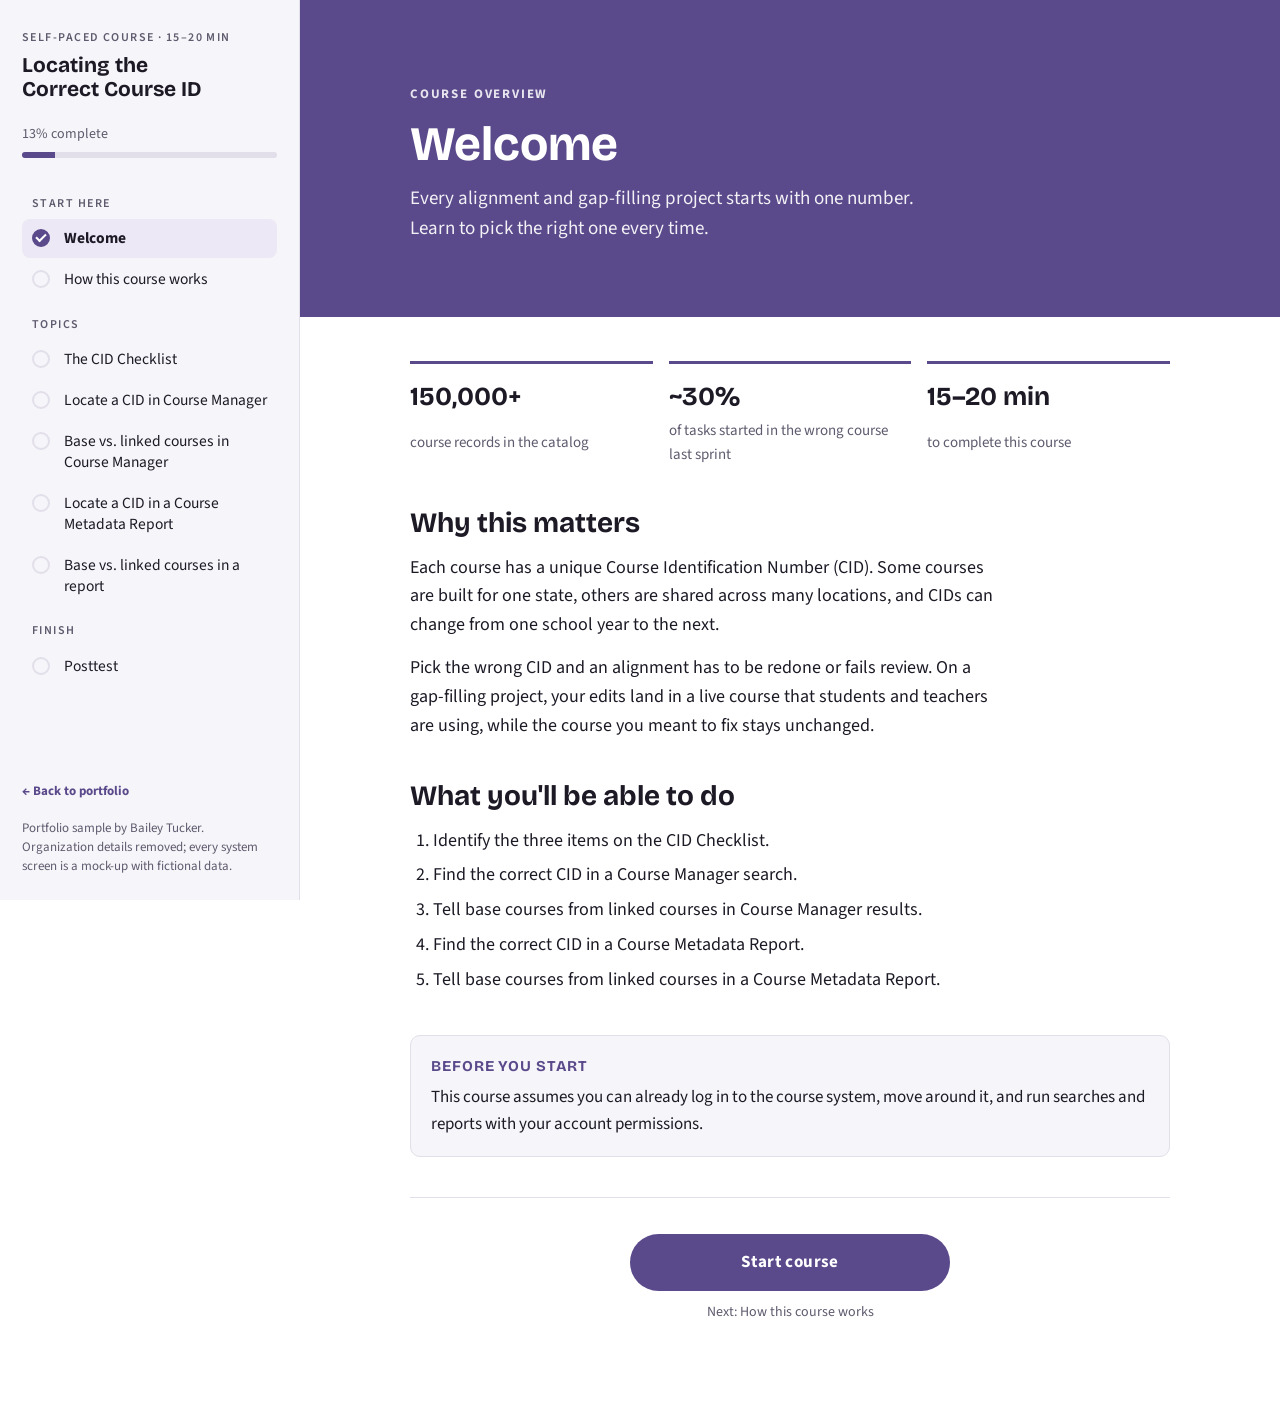
==== course/index.html @ e0392f44 "Add portfolio site, course, and work samples Static site for GitHub Pages: home page, design process" ====
<!doctype html>
<html lang="en">
<head>
<meta charset="utf-8">
<meta name="viewport" content="width=device-width, initial-scale=1, viewport-fit=cover">
<meta name="description" content="A self-paced eLearning course on finding the correct course ID. Instructional design portfolio sample by Bailey Tucker.">
<style>:root{padding-top:env(safe-area-inset-top,0px);padding-bottom:env(safe-area-inset-bottom,0px)}body{margin:0}img{max-width:100%}[hidden]{display:none!important}</style>
<title>Locating the Correct Course ID</title>
<link rel="preconnect" href="https://fonts.googleapis.com">
<link rel="preconnect" href="https://fonts.gstatic.com" crossorigin>
<link rel="stylesheet" href="https://fonts.googleapis.com/css2?family=Bricolage+Grotesque:opsz,wght@12..96,500;12..96,700&family=Source+Sans+3:ital,wght@0,400;0,600;0,700;1,400&family=IBM+Plex+Mono:wght@500&display=swap">
<style>
/* Layout: Rise-style course shell. Fixed lesson sidebar + one centered reading column of stacked blocks; sidebar becomes a slide-over drawer on phones. */
:root{
  --bg:#ffffff; --panel:#f6f5f9; --line:#e2dfea; --fg:#1d1a26; --muted:#5f5a6e;
  --accent:#5b4a8b; --accent-ink:#ffffff; --accent-soft:#ece8f5;
  --good:#1f7a4d; --good-soft:#e5f3ec; --bad:#b3261e; --bad-soft:#fbe9e7;
  --shot:#ffffff;
  --display:"Bricolage Grotesque", "Segoe UI", system-ui, sans-serif;
  --body:"Source Sans 3", "Segoe UI", system-ui, sans-serif;
  --mono:"IBM Plex Mono", ui-monospace, Menlo, Consolas, monospace;
  --side:300px;
}
@media (prefers-color-scheme: dark){:root:not([data-theme="light"]){
  --bg:#16141c; --panel:#1f1c27; --line:#33303f; --fg:#ece9f3; --muted:#a8a2b8;
  --accent:#a998dc; --accent-ink:#16141c; --accent-soft:#2b2640;
  --good:#5cc995; --good-soft:#163126; --bad:#f2867c; --bad-soft:#3a1d1b; --shot:#f4f3f7; color-scheme:dark}}
:root[data-theme="dark"]{
  --bg:#16141c; --panel:#1f1c27; --line:#33303f; --fg:#ece9f3; --muted:#a8a2b8;
  --accent:#a998dc; --accent-ink:#16141c; --accent-soft:#2b2640;
  --good:#5cc995; --good-soft:#163126; --bad:#f2867c; --bad-soft:#3a1d1b; --shot:#f4f3f7; color-scheme:dark}
*{box-sizing:border-box}
html,body{height:100%}
body{background:var(--bg);color:var(--fg);font:400 18px/1.6 var(--body);-webkit-font-smoothing:antialiased}
body::before{content:"";position:fixed;inset:0 0 auto;height:env(safe-area-inset-top,0px);z-index:30;background:var(--bg)}
button{font:inherit;color:inherit;cursor:pointer}
:focus-visible{outline:3px solid var(--accent);outline-offset:2px;border-radius:4px}
h1,h2,h3{font-family:var(--display);text-wrap:balance;line-height:1.15;margin:0}
p{margin:0}
.cid{font-family:var(--mono);font-size:.9em;background:var(--accent-soft);color:var(--fg);padding:.05em .4em;border-radius:4px;white-space:nowrap}

/* shell */
.shell{display:grid;grid-template-columns:var(--side) minmax(0,1fr);min-height:100%}
aside{position:sticky;top:env(safe-area-inset-top,0px);height:100vh;overflow-y:auto;background:var(--panel);border-right:1px solid var(--line);
  padding-block:28px 24px;padding-left:max(22px,env(safe-area-inset-left,0px));padding-right:22px;display:flex;flex-direction:column;gap:22px}
.brand small{display:block;font-size:12px;letter-spacing:.12em;text-transform:uppercase;color:var(--muted);font-weight:600;margin-bottom:6px}
.brand h2{font-size:21px}
.prog{display:grid;gap:6px;font-size:14px;color:var(--muted)}
.bar{height:6px;border-radius:3px;background:var(--line);overflow:hidden}
.bar i{display:block;height:100%;width:0;background:var(--accent);transition:width .4s}
nav ol{list-style:none;margin:0;padding:0;display:grid;gap:2px}
nav button{width:100%;text-align:left;background:none;border:0;padding:9px 10px;border-radius:8px;display:grid;grid-template-columns:22px 1fr;gap:10px;align-items:start;font-size:15.5px;line-height:1.35;color:var(--fg)}
nav button:hover{background:var(--accent-soft)}
nav button[aria-current="true"]{background:var(--accent-soft);font-weight:700}
nav .dot{width:18px;height:18px;margin-top:1px;border-radius:50%;border:2px solid var(--line);display:grid;place-items:center}
nav .done .dot{background:var(--accent);border-color:var(--accent)}
nav .done .dot::after{content:"";width:8px;height:4px;border:2px solid var(--accent-ink);border-top:0;border-right:0;transform:rotate(-45deg) translate(1px,-1px)}
nav .sec{font-size:12px;letter-spacing:.12em;text-transform:uppercase;color:var(--muted);font-weight:600;padding:14px 10px 4px}
.foot{margin-top:auto;font-size:13px;color:var(--muted);line-height:1.45}

main{min-width:0}
.topbar{display:none}
.lhead{background:var(--accent);color:var(--accent-ink);padding-block:56px 48px;padding-left:max(16px,env(safe-area-inset-left,0px));padding-right:max(16px,env(safe-area-inset-right,0px))}
.lhead .in{max-width:760px;margin:0 auto;display:grid;gap:12px}
.lhead small{font-size:13px;letter-spacing:.14em;text-transform:uppercase;font-weight:700;opacity:.85}
.lhead h1{font-size:clamp(32px,4.4vw,48px);font-weight:700}
.lhead p{font-size:19px;opacity:.92;max-width:60ch}
.body{padding-block:44px 80px;padding-left:max(16px,env(safe-area-inset-left,0px));padding-right:max(16px,env(safe-area-inset-right,0px))}
.col{max-width:760px;margin:0 auto;display:grid;gap:40px}
.col > p, .tx p{max-width:66ch}
.tx{display:grid;gap:14px}
.tx h2{font-size:28px}
.tx h3{font-size:21px}
.tx ul,.tx ol{margin:0;padding-left:1.25em;display:grid;gap:6px}
.note{background:var(--panel);border:1px solid var(--line);border-radius:10px;padding:18px 20px;display:grid;gap:6px;font-size:17px}
.note b{font-family:var(--display);font-size:15px;letter-spacing:.06em;text-transform:uppercase;color:var(--accent)}
figure{margin:0;display:grid;gap:8px}
.shot{background:var(--shot);border:1px solid var(--line);border-radius:10px;padding:10px;overflow:hidden}
.shot img{display:block;width:100%;height:auto;border-radius:4px}
figcaption{font-size:14.5px;color:var(--muted)}
.btnrow{display:flex;gap:12px;flex-wrap:wrap;align-items:center}
.btn{background:var(--accent);color:var(--accent-ink);border:0;border-radius:999px;padding:12px 26px;font-weight:700;font-size:16px;letter-spacing:.02em}
.btn:disabled{opacity:.45;cursor:not-allowed}
.btn.ghost{background:transparent;color:var(--accent);border:2px solid var(--accent);padding:10px 22px}
.cont{display:grid;justify-items:center;gap:10px;border-top:1px solid var(--line);padding-top:36px}
.cont .btn{min-width:min(320px,100%);padding:15px 28px;font-size:17px}
.cont small{color:var(--muted);font-size:14px}

/* flashcards */
.cards{display:grid;grid-template-columns:repeat(3,minmax(0,1fr));gap:16px}
.card{perspective:900px;border:0;background:none;padding:0;min-height:220px;text-align:left}
.card .face{position:absolute;inset:0;border-radius:12px;padding:20px;display:grid;align-content:space-between;gap:10px;backface-visibility:hidden;transition:transform .5s}
.card .inner{position:relative;height:100%;min-height:220px}
.card .front{background:var(--accent);color:var(--accent-ink)}
.card .front .n{font-family:var(--display);font-size:44px;line-height:1;opacity:.6}
.card .front h3{font-size:21px}
.card .back{background:var(--panel);border:1px solid var(--line);transform:rotateY(180deg);font-size:16px;line-height:1.5}
.card .hint{font-size:13px;letter-spacing:.08em;text-transform:uppercase;font-weight:700;opacity:.8}
.card.flip .front{transform:rotateY(-180deg)}
.card.flip .back{transform:rotateY(0)}

/* accordion & tabs */
.acc{border-top:1px solid var(--line)}
.acc details{border-bottom:1px solid var(--line)}
.acc summary{list-style:none;cursor:pointer;padding:16px 4px;font-weight:700;display:flex;justify-content:space-between;gap:12px}
.acc summary::-webkit-details-marker{display:none}
.acc summary::after{content:"+";font-family:var(--display);font-size:24px;line-height:1;color:var(--accent)}
.acc details[open] summary::after{content:"\2212"}
.acc .ab{padding:0 4px 18px;display:grid;gap:10px}
.tabs .tl{display:flex;gap:4px;border-bottom:2px solid var(--line);overflow-x:auto}
.tabs .tl button{background:none;border:0;padding:12px 18px;font-weight:700;color:var(--muted);border-bottom:3px solid transparent;margin-bottom:-2px;white-space:nowrap}
.tabs .tl button[aria-selected="true"]{color:var(--accent);border-color:var(--accent)}
.tabs .tp{padding-top:20px;display:grid;gap:14px}

/* process */
.proc{background:var(--panel);border:1px solid var(--line);border-radius:12px;padding:24px;display:grid;gap:18px}
.proc .ptop{display:flex;justify-content:space-between;align-items:center;gap:12px;font-size:14px;color:var(--muted);font-weight:600}
.proc .pips{display:flex;gap:6px}
.proc .pips i{width:26px;height:5px;border-radius:3px;background:var(--line)}
.proc .pips i.on{background:var(--accent)}
.proc h3{font-size:22px}
.proc .pb{display:grid;gap:12px;min-height:120px}
.proc .pnav{display:flex;justify-content:space-between;gap:12px}

/* video */
.video{position:relative;border-radius:12px;overflow:hidden;border:1px solid var(--line);background:var(--shot)}
.video img{display:block;width:100%;max-height:340px;object-fit:cover;object-position:top;filter:blur(1.5px) saturate(.6);opacity:.55}
.video .ov{position:absolute;inset:0;display:grid;place-items:center;padding:16px}
.video .vc{background:rgba(29,26,38,.9);color:#fff;border-radius:12px;padding:18px 22px;display:grid;grid-template-columns:auto 1fr;gap:16px;align-items:center;max-width:460px}
.video .play{width:52px;height:52px;border-radius:50%;background:#fff;display:grid;place-items:center}
.video .play::after{content:"";border-left:16px solid #5b4a8b;border-top:10px solid transparent;border-bottom:10px solid transparent;margin-left:4px}
.video .vc b{font-family:var(--display);font-size:18px;display:block}
.video .vc div span{font-size:14px;opacity:.8;line-height:1.4;display:block}

/* knowledge check */
.kc{border:2px solid var(--accent);border-radius:14px;padding:26px;display:grid;gap:16px}
.kc .eyebrow{font-size:13px;letter-spacing:.12em;text-transform:uppercase;font-weight:700;color:var(--accent)}
.kc .q{font-size:20px;font-weight:600;line-height:1.4}
.opts{display:grid;gap:10px}
.opt{display:grid;grid-template-columns:22px 1fr;gap:12px;align-items:center;text-align:left;background:var(--bg);border:1.5px solid var(--line);border-radius:10px;padding:12px 16px}
.opt:hover{border-color:var(--accent)}
.opt .r{width:20px;height:20px;border-radius:50%;border:2px solid var(--muted)}
.opt[aria-checked="true"]{border-color:var(--accent);background:var(--accent-soft)}
.opt[aria-checked="true"] .r{border:6px solid var(--accent)}
.opt.right{border-color:var(--good);background:var(--good-soft)}
.opt.wrong{border-color:var(--bad);background:var(--bad-soft)}
.opt:disabled{cursor:default}
.fb{border-radius:10px;padding:16px 18px;display:grid;gap:6px}
.fb.ok{background:var(--good-soft);border-left:5px solid var(--good)}
.fb.no{background:var(--bad-soft);border-left:5px solid var(--bad)}
.fb b{font-family:var(--display);font-size:18px}
.ex{display:grid;gap:8px}
.ex > span{font-size:13px;letter-spacing:.1em;text-transform:uppercase;font-weight:700;color:var(--muted)}
.tw{overflow-x:auto;border:1px solid var(--line);border-radius:10px}
table{border-collapse:collapse;width:100%;font-size:15.5px;font-variant-numeric:tabular-nums}
th{background:var(--panel);text-align:left;padding:10px 12px;font-weight:700;white-space:nowrap}
td{padding:9px 12px;border-top:1px solid var(--line)}
td.m{font-family:var(--mono);font-size:14.5px}

/* cover */
.cover .lhead{padding-block:84px 72px}
.facts{display:grid;grid-template-columns:repeat(3,minmax(0,1fr));gap:16px}
.fact{border-top:3px solid var(--accent);padding-top:12px;display:grid;gap:2px}
.fact b{font-family:var(--display);font-size:26px}
.fact span{color:var(--muted);font-size:15px}
.map{list-style:none;margin:0;padding:0;display:grid;gap:10px;counter-reset:m}
.map li{display:grid;grid-template-columns:44px 1fr;gap:14px;align-items:center;padding:12px 14px;border:1px solid var(--line);border-radius:10px}
.map li::before{counter-increment:m;content:counter(m);font-family:var(--display);font-weight:700;font-size:22px;color:var(--accent);text-align:center}

/* quiz */
.qhead{display:flex;justify-content:space-between;align-items:center;gap:12px;color:var(--muted);font-size:14px;font-weight:600}
.score{display:grid;justify-items:center;text-align:center;gap:12px;padding:20px 0}
.ring{width:150px;height:150px;border-radius:50%;display:grid;place-items:center;background:conic-gradient(var(--accent) calc(var(--p)*1%), var(--line) 0)}
.ring b{width:118px;height:118px;border-radius:50%;background:var(--bg);display:grid;place-items:center;font-family:var(--display);font-size:38px}
.objres{width:100%;display:grid;gap:8px;text-align:left}
.objres div{display:flex;justify-content:space-between;gap:12px;border-bottom:1px solid var(--line);padding:8px 2px;font-size:16px}

@media (max-width:860px){
  .shell{grid-template-columns:minmax(0,1fr)}
  aside{position:fixed;inset:0 auto 0 0;width:min(320px,86vw);height:100%;z-index:40;transform:translateX(-102%);transition:transform .25s;box-shadow:0 0 40px rgba(0,0,0,.25);padding-top:calc(24px + env(safe-area-inset-top,0px))}
  body.menu aside{transform:none}
  .scrim{position:fixed;inset:0;background:rgba(0,0,0,.35);z-index:35}
  .topbar{display:flex;align-items:center;justify-content:space-between;gap:12px;position:sticky;top:env(safe-area-inset-top,0px);z-index:20;background:var(--bg);border-bottom:1px solid var(--line);padding-block:10px;padding-left:max(16px,env(safe-area-inset-left,0px));padding-right:max(16px,env(safe-area-inset-right,0px));font-size:15px;font-weight:700}
  .topbar button{background:var(--accent-soft);border:0;border-radius:8px;padding:8px 14px;font-weight:700}
  .cards,.facts{grid-template-columns:minmax(0,1fr)}
  .card,.card .inner{min-height:190px}
  .lhead{padding-block:40px 34px}
  body{font-size:17px}
}
@media (prefers-reduced-motion:reduce){*{transition:none!important}}
</style>

</head>
<body>
<div class="shell">
  <aside id="side" aria-label="Course outline">
    <div class="brand"><small>Self-paced course · 15–20 min</small><h2>Locating the Correct Course ID</h2></div>
    <div class="prog"><span id="progtxt">0% complete</span><div class="bar"><i id="progbar"></i></div></div>
    <nav><ol id="nav"></ol></nav>
    <div class="foot"><a href="../" style="color:var(--accent);font-weight:700;text-decoration:none">&larr; Back to portfolio</a><br><br>Portfolio sample by Bailey Tucker. Organization details removed; every system screen is a mock-up with fictional data.</div>
  </aside>
  <main>
    <div class="topbar"><span id="tbtitle">Locating the Correct Course ID</span><button id="menubtn" aria-controls="side" aria-expanded="false">Lessons</button></div>
    <div id="view"></div>
  </main>
</div>

<script>
const IMG = n => `img/${n}.webp`;
const C = s => `<span class="cid">${s}</span>`;

const LESSONS = [
 {id:'welcome', sec:'Start here', title:'Welcome', kicker:'Course overview',
  sub:'Every alignment and gap-filling project starts with one number. Learn to pick the right one every time.', cover:true, blocks:[
  {t:'facts', items:[['150,000+','course records in the catalog'],['~30%','of tasks started in the wrong course last sprint'],['15–20 min','to complete this course']]},
  {t:'text', html:`<h2>Why this matters</h2><p>Each course has a unique Course Identification Number (CID). Some courses are built for one state, others are shared across many locations, and CIDs can change from one school year to the next.</p><p>Pick the wrong CID and an alignment has to be redone or fails review. On a gap-filling project, your edits land in a live course that students and teachers are using, while the course you meant to fix stays unchanged.</p>`},
  {t:'text', html:`<h2>What you'll be able to do</h2><ol><li>Identify the three items on the CID Checklist.</li><li>Find the correct CID in a Course Manager search.</li><li>Tell base courses from linked courses in Course Manager results.</li><li>Find the correct CID in a Course Metadata Report.</li><li>Tell base courses from linked courses in a Course Metadata Report.</li></ol>`},
  {t:'note', title:'Before you start', html:`This course assumes you can already log in to the course system, move around it, and run searches and reports with your account permissions.`},
 ]},
 {id:'map', sec:'Start here', title:'How this course works', kicker:'Course map',
  sub:'Five short topics. Each one teaches a step, shows it in a demo, then lets you try it.', blocks:[
  {t:'text', html:`<p>The topics build on each other. The checklist comes first because you'll use it in every search. Then you'll practice the same pattern twice: first in the simpler Course Manager, then in the larger Course Metadata Report.</p>`},
  {t:'map', items:['The CID Checklist','Locate a CID in Course Manager','Base vs. linked courses in Course Manager','Locate a CID in a Course Metadata Report','Base vs. linked courses in a Course Metadata Report']},
  {t:'note', title:'Getting around', html:`Use the lesson list to jump to any topic or come back later for a refresher. Each topic ends with a practice question that gives you feedback right away. When you finish all five, take the 10-question posttest.`},
 ]},
 {id:'checklist', sec:'Topics', title:'The CID Checklist', kicker:'Topic 1',
  sub:'Answer three questions before you search. They tell you exactly which record to look for.', blocks:[
  {t:'text', html:`<p>Most wrong-CID mistakes happen before the search starts, when someone types a course name and grabs the first match. The checklist makes you decide what you need first.</p><p><strong>Select each card</strong> to see what to ask and why.</p>`},
  {t:'cards', items:[
    ['1','School year','Is the work for the current school year or an upcoming one? CIDs can change between years, so a correct CID for 22/23 may be wrong for 23/24.'],
    ['2','Content','Where does the course content come from: company-built, vendor, legacy, or new curriculum? This tells you which family of courses to search.'],
    ['3','Base or linked','Does the project need the base course, a linked school copy, or a state-specific base course? Editing the wrong one changes the wrong students’ course.']]},
  {t:'kc', id:'k1', q:'Which list matches the CID Checklist?', opts:['School year, content, and new course','School year, content, and retired course','School year, content, and base or linked course','Imported, content, and base or linked course'], a:2,
   ok:'The checklist covers school year, content source, and whether you need a base or linked course.', no:'Look at the three cards again. One item is about how a course relates to its copies.'},
 ]},
 {id:'cm-locate', sec:'Topics', title:'Locate a CID in Course Manager', kicker:'Topic 2',
  sub:'Set the search up correctly and the right record is easy to spot.', blocks:[
  {t:'text', html:`<p>Course Manager searches the full catalog. Most mistakes come from fields that were changed when they should have been left alone. Step through the search fields below.</p>`},
  {t:'process', steps:[
    ['Search Text','Enter all or part of the course name or display name. It works like any search bar.'],
    ['Curriculum and Subject Area','Leave both set to <strong>Any</strong>. Narrowing them can quietly filter out the course you need if it’s tagged differently than you expect.'],
    ['School Year','Choose the year from your checklist. Select more than one year if you need to compare.'],
    ['Include Linked Courses?','Check this box so linked school copies appear alongside their base courses.'],
    ['Managed At','Always leave this at the organization root. Any other setting searches the wrong catalog.'],
    ['Available At','<strong>Any location</strong> returns every course for the year. <strong>Specific location</strong> narrows to one school. Courses are tagged to schools, not states, so expand the location tree and pick the school.']]},
  {t:'img', src:'cm_form', alt:'Course Manager search form with Math 6, 2022-2023, linked courses included, and Virtual School 07 selected', cap:'A completed Course Manager search (mock-up).'},
  {t:'video', poster:'cm_math6_full', title:'Watch: finding a CID in Course Manager', dur:'2:42'},
  {t:'kc', id:'k2', q:`Using the results below, which CID is correct for the 23/24 American Government course for Nevada?`, ex:{img:'cm_amgov', label:'Course Manager results: American Government, 2023-2024'}, opts:['140998','141123','156743','121311'], mono:true, a:0,
   ok:`${C('140998')} is the 23/24 American Government course tagged to Nevada. ${C('141123')} is the Arkansas version.`, no:'Scan the Name column for the Nevada (NV) version of the course.'},
 ]},
 {id:'cm-base', sec:'Topics', title:'Base vs. linked courses in Course Manager', kicker:'Topic 3',
  sub:'One column tells you whether you’re looking at the original or a copy.', blocks:[
  {t:'text', html:`<p>A <strong>base course</strong> is the original. A <strong>linked course</strong> is a copy made for a specific school that stays connected to its base. Changes to a base course can flow to every linked copy, so knowing which is which matters.</p>`},
  {t:'tabs', items:[
    ['Base courses', `<p>If the <strong>Base Course ID</strong> column is <strong>blank</strong>, the course is a base course.</p>`, 'cm_math6_base', 'Base courses 789, 901, 432, and 678 have no Base Course ID'],
    ['Linked courses', `<p>If the <strong>Base Course ID</strong> column shows a CID, the course is <strong>linked</strong> to that base course.</p>`, 'cm_math6_linked', 'Linked courses 345 and 456 point to base courses 789 and 901']]},
  {t:'video', poster:'cm_amgov', title:'Watch: reading base and linked courses', dur:'0:52'},
  {t:'kc', id:'k3', q:'Using the results below, which CID is the national base course for 23/24 American Government?', ex:{img:'cm_amgov', label:'Course Manager results: American Government, 2023-2024'}, opts:['140627','141123','156743','121311'], mono:true, a:0,
   ok:`${C('140627')} has no Base Course ID, and the school copies of 23/24 American Government all point back to it.`, no:'Find the row whose Base Course ID is blank that the school copies point back to.'},
 ]},
 {id:'cmr-locate', sec:'Topics', title:'Locate a CID in a Course Metadata Report', kicker:'Topic 4',
  sub:'When you need many courses at once, run a report and filter it.', blocks:[
  {t:'text', html:`<p>A Course Metadata Report (CMR) exports course records to a spreadsheet. It’s the faster route when you need to compare many courses or locations.</p>`},
  {t:'acc', items:[
    ['Full report', `<p>Set <strong>Available At</strong> to <strong>Any location</strong> to pull every active course at every location for the years you choose. Use it when you’re not sure where a course is offered.</p>`],
    ['Specific-location report', `<p>Choose <strong>Specific location</strong> and select schools to pull only their courses. Use it when your project covers known schools and you want a smaller file.</p>`]]},
  {t:'process', steps:[
    ['School Year(s)','Check every school year you need.'],
    ['Output Type','Leave as <strong>Generate report in Excel</strong>. The inline option adds rich-text and cost data you don’t need for this task.'],
    ['Managed At','Leave at the organization root. The report won’t run otherwise.'],
    ['Available At','Pick <strong>Any location</strong> or a specific location, as decided above.'],
    ['Generate Report','Select <strong>Generate Report</strong> and open the spreadsheet when it’s ready.']]},
  {t:'img', src:'cmr_form_gen', alt:'Course Metadata Report settings with 2023-2024 selected and Generate Report highlighted', cap:'Course Metadata Report settings (mock-up).'},
  {t:'text', html:`<h3>Filter the spreadsheet</h3><p>Turn on filters in the header row, then narrow by <strong>location</strong>, <strong>school year</strong>, <strong>subject</strong>, and <strong>grade</strong> until only the candidates are left. Check them against your checklist.</p>`},
  {t:'video', poster:'cmr_geo', title:'Watch: running and filtering a report', dur:'1:58'},
  {t:'kc', id:'k4', q:'Using the filtered report below, which CID is correct for the 23/24 Economics course for Colorado?', ex:{table:{head:['Course ID','Name','Base Course ID','Management Description'], rows:[['110998','23/24 Economics (NV)','','Standard C, Standard M, NV'],['117486','23/24 Economics (CO)','','Standard C, Standard M, CO'],['116743','23/24 Economics','','Standard C, Standard M, National'],['121311','23/24 Economics','116743','Standard C, Standard M, School 04']]}, label:'Course Metadata Report extract, filtered to Economics'}, opts:['110998','117486','116743','121311'], mono:true, a:1,
   ok:`${C('117486')} is the 23/24 Economics course tagged to Colorado.`, no:'Look for the Colorado (CO) version in the Name and Management Description columns.'},
 ]},
 {id:'cmr-base', sec:'Topics', title:'Base vs. linked courses in a report', kicker:'Topic 5',
  sub:'The same rule works in the spreadsheet: check the Base Course ID column.', blocks:[
  {t:'text', html:`<ul><li>If the <strong>Base Course ID</strong> cell is <strong>blank</strong>, the course is a base course.</li><li>If it shows a CID, the course is <strong>linked</strong> to that base course.</li></ul>`},
  {t:'img', src:'cmr_tx', alt:'Report rows: 583 and 584 are base courses; 587 and 586 are linked to them; 765 and 894 are base courses; 905 links to 765', cap:`In this extract, ${C('587')} links to ${C('583')}, and ${C('586')} links to ${C('584')} (mock-up).`},
  {t:'video', poster:'cmr_tx', title:'Watch: spotting base and linked courses in a report', dur:'0:43'},
  {t:'kc', id:'k5', q:'Using the report below, which CID is the national base course for 23/24 Geography and Society?', ex:{img:'cmr_geo', label:'Course Metadata Report extract: Geography and Society'}, opts:['121311','141123','156743','149418'], mono:true, a:3,
   ok:`${C('149418')} has a blank Base Course ID, and every school copy of 23/24 Geography and Society points to it.`, no:'Find the Base Course ID that repeats down the school copies, then find the row it points to.'},
 ]},
 {id:'posttest', sec:'Finish', title:'Posttest', kicker:'Check your learning',
  sub:'Ten questions, two for each objective. You’ll see your score and which topics to review.', quiz:true, blocks:[]},
];

const QUIZ = [
 {o:1, q:'Which characteristic is NOT part of the CID Checklist?', opts:['School year','Content','Base or linked course','Retired status'], a:3},
 {o:1, q:'True or false: Course content is one of the characteristics on the CID Checklist.', opts:['True','False'], a:0},
 {o:2, q:'Using Exhibit 1, which CID is correct for the 22/23 Math 6 A course at Virtual School 07?', ex:'cm_math6_full', exl:'Exhibit 1: Course Manager results, Math 6', opts:['345','456','432','678'], a:2, mono:true},
 {o:2, q:'Using Exhibit 3, which CID is correct for the 23/24 American Government course for Arkansas?', ex:'cm_amgov', exl:'Exhibit 3: Course Manager results, American Government', opts:['134567','141123','156743','121311'], a:1, mono:true},
 {o:3, q:'Using Exhibit 1, which two courses are linked courses?', ex:'cm_math6_full', exl:'Exhibit 1: Course Manager results, Math 6', opts:['345 and 456','789 and 432','432 and 678','789 and 901'], a:0, mono:true},
 {o:3, q:'True or false: A course with a CID in the Base Course ID column is a base course.', opts:['True','False'], a:1},
 {o:4, q:'Using Exhibit 4, which CID is correct for the 23/24 Geography and Society course for Utah?', ex:'cmr_geo', exl:'Exhibit 4: Course Metadata Report, Geography and Society', opts:['141140','114504','154672','140347'], a:0, mono:true},
 {o:4, q:'Using Exhibit 2, which CIDs are the 22/23 Texas State History 7 A and B base courses?', ex:'cmr_tx', exl:'Exhibit 2: Course Metadata Report, state history', opts:['905 and 765','587 and 586','905 and 894','583 and 584'], a:3, mono:true},
 {o:5, q:'True or false: If the Base Course ID column is blank, the course is a base course.', opts:['True','False'], a:0},
 {o:5, q:'Using Exhibit 2, which course is NOT a linked course?', ex:'cmr_tx', exl:'Exhibit 2: Course Metadata Report, state history', opts:['905','894','586','587'], a:1, mono:true},
];
const OBJ = {1:'The CID Checklist',2:'Locate a CID in Course Manager',3:'Base vs. linked in Course Manager',4:'Locate a CID in a report',5:'Base vs. linked in a report'};

// ---------- state ----------
let S = {cur:0, seen:{}, kc:{}, quiz:null};
try{ const s = JSON.parse(localStorage.getItem('cidcourse')||'null'); if(s) S = Object.assign(S,s); }catch(e){}
const save = () => { try{ localStorage.setItem('cidcourse', JSON.stringify(S)); }catch(e){} };
const done = i => { const L = LESSONS[i]; if(L.quiz) return !!(S.quiz && S.quiz.finished); const k = L.blocks.filter(b=>b.t==='kc'); return k.length ? k.every(b=>S.kc[b.id]) : !!S.seen[L.id]; };

function renderNav(){
  const nav = document.getElementById('nav'); let html='', sec='';
  LESSONS.forEach((L,i)=>{ if(L.sec!==sec){ sec=L.sec; html+=`<li class="sec">${sec}</li>`; }
    html+=`<li class="${done(i)?'done':''}"><button data-go="${i}" aria-current="${i===S.cur}"><span class="dot"></span><span>${L.title}</span></button></li>`; });
  nav.innerHTML = html;
  const pct = Math.round(LESSONS.filter((_,i)=>done(i)).length / LESSONS.length * 100);
  document.getElementById('progtxt').textContent = `${pct}% complete`;
  document.getElementById('progbar').style.width = pct+'%';
}

const opt = (txt,i,mono) => `<button class="opt" role="radio" aria-checked="false" data-i="${i}"><span class="r"></span><span>${mono?C(txt):txt}</span></button>`;
function exhibit(ex){
  if(!ex) return '';
  if(ex.table) return `<div class="ex"><span>${ex.label}</span><div class="tw"><table><tr>${ex.table.head.map(h=>`<th>${h}</th>`).join('')}</tr>${ex.table.rows.map(r=>`<tr>${r.map((c,j)=>`<td class="${j!==1&&j!==3?'m':''}">${c}</td>`).join('')}</tr>`).join('')}</table></div></div>`;
  return `<div class="ex"><span>${ex.label}</span><div class="shot"><img src="${IMG(ex.img)}" alt="${ex.label} (mock-up with fictional data)" loading="lazy"></div></div>`;
}

function block(b){
  switch(b.t){
   case 'text': return `<div class="tx">${b.html}</div>`;
   case 'note': return `<div class="note"><b>${b.title}</b><div>${b.html}</div></div>`;
   case 'facts': return `<div class="facts">${b.items.map(([n,l])=>`<div class="fact"><b>${n}</b><span>${l}</span></div>`).join('')}</div>`;
   case 'map': return `<ol class="map">${b.items.map(t=>`<li>${t}</li>`).join('')}</ol>`;
   case 'img': return `<figure><div class="shot"><img src="${IMG(b.src)}" alt="${b.alt}" loading="lazy"></div><figcaption>${b.cap}</figcaption></figure>`;
   case 'cards': return `<div class="cards">${b.items.map(([n,h,back])=>`<button class="card" aria-pressed="false"><div class="inner"><div class="face front"><span class="n">${n}</span><h3>${h}</h3><span class="hint">Select to flip</span></div><div class="face back"><p>${back}</p><span class="hint">Select to flip back</span></div></div></button>`).join('')}</div>`;
   case 'acc': return `<div class="acc">${b.items.map(([t,h])=>`<details><summary>${t}</summary><div class="ab">${h}</div></details>`).join('')}</div>`;
   case 'tabs': return `<div class="tabs"><div class="tl" role="tablist">${b.items.map(([t],i)=>`<button role="tab" aria-selected="${i===0}" data-tab="${i}">${t}</button>`).join('')}</div>${b.items.map(([t,h,img,alt],i)=>`<div class="tp" role="tabpanel" ${i?'hidden':''}>${h}<div class="shot"><img src="${IMG(img)}" alt="${alt} (mock-up)" loading="lazy"></div></div>`).join('')}</div>`;
   case 'process': return `<div class="proc" data-step="0" data-steps='${JSON.stringify(b.steps).replace(/'/g,"&#39;")}'></div>`;
   case 'video': return `<div class="video"><img src="${IMG(b.poster)}" alt="" loading="lazy"><div class="ov"><div class="vc"><i class="play" aria-hidden="true"></i><div><b>${b.title} (${b.dur})</b><span>Narrated screencast. The recording was made in a proprietary system, so it's not included in this portfolio version.</span></div></div></div></div>`;
   case 'kc': { const st = S.kc[b.id];
     return `<div class="kc" data-kc="${b.id}"><span class="eyebrow">Knowledge check</span><p class="q">${b.q}</p>${exhibit(b.ex)}<div class="opts" role="radiogroup">${b.opts.map((o,i)=>opt(o,i,b.mono)).join('')}</div><div class="btnrow"><button class="btn" data-submit disabled>Submit</button></div><div class="fbx"></div></div>`; }
  }
  return '';
}

function renderProc(el){
  const steps = JSON.parse(el.dataset.steps), i = +el.dataset.step;
  el.innerHTML = `<div class="ptop"><span>Step ${i+1} of ${steps.length}</span><span class="pips">${steps.map((_,j)=>`<i class="${j<=i?'on':''}"></i>`).join('')}</span></div><div class="pb"><h3>${steps[i][0]}</h3><p>${steps[i][1]}</p></div><div class="pnav"><button class="btn ghost" data-pp ${i===0?'disabled':''}>Back</button><button class="btn" data-pn ${i===steps.length-1?'disabled':''}>Next step</button></div>`;
}

function renderLesson(){
  const L = LESSONS[S.cur], v = document.getElementById('view');
  const next = LESSONS[S.cur+1];
  let html = `<section class="${L.cover?'cover':''}"><header class="lhead"><div class="in"><small>${L.kicker}</small><h1>${L.title}</h1><p>${L.sub}</p></div></header><div class="body"><div class="col">`;
  if(L.quiz) html += `<div id="quiz"></div>`;
  else html += L.blocks.map(block).join('');
  if(!L.quiz) html += `<div class="cont"><button class="btn" data-go="${S.cur+1}">${L.cover?'Start course':'Continue'}</button><small>Next: ${next.title}</small></div>`;
  html += `</div></div></section>`;
  v.innerHTML = html;
  v.querySelectorAll('.proc').forEach(renderProc);
  // restore answered knowledge checks
  L.blocks.filter(b=>b.t==='kc' && S.kc[b.id]).forEach(b=>{ const el=v.querySelector(`[data-kc="${b.id}"]`); grade(el,b,b.a,true); });
  if(L.quiz) renderQuiz();
  if(!L.blocks.some(b=>b.t==='kc') && !L.quiz){ S.seen[L.id]=1; }
  document.getElementById('tbtitle').textContent = L.title;
  save(); renderNav();
}

function grade(el,b,choice,silent){
  const right = choice===b.a; const btns = el.querySelectorAll('.opt');
  btns.forEach((x,i)=>{ x.disabled = right; x.setAttribute('aria-checked', i===choice); x.classList.toggle('right', right && i===b.a); x.classList.toggle('wrong', !right && i===choice); });
  el.querySelector('[data-submit]').disabled = true;
  el.querySelector('[data-submit]').textContent = right ? 'Answered' : 'Submit';
  el.querySelector('.fbx').innerHTML = right ? `<div class="fb ok" role="status"><b>Correct</b><p>${b.ok}</p></div>` : `<div class="fb no" role="status"><b>Not quite. Try again.</b><p>${b.no}</p></div>`;
  if(right && !silent){ S.kc[b.id]=1; save(); renderNav(); }
}

// ---------- quiz ----------
function renderQuiz(){
  const box = document.getElementById('quiz'); const q = S.quiz;
  if(!q){ box.innerHTML = `<div class="tx"><p>You'll answer one question at a time and see feedback after each. Some questions refer to an exhibit shown with the question.</p></div><div class="btnrow"><button class="btn" data-qstart>Start posttest</button></div>`; return; }
  if(q.finished){
    const score = q.ans.filter((a,i)=>a===QUIZ[i].a).length, pct = Math.round(score/QUIZ.length*100);
    const by = Object.keys(OBJ).map(o=>{ const it = QUIZ.map((x,i)=>[x,i]).filter(([x])=>x.o==o); const c = it.filter(([x,i])=>q.ans[i]===x.a).length; return `<div><span>${o}. ${OBJ[o]}</span><b>${c} / ${it.length}</b></div>`; }).join('');
    box.innerHTML = `<div class="score"><div class="ring" style="--p:${pct}"><b>${pct}%</b></div><h2>${pct===100?'Course complete':'Posttest complete'}</h2><p>You answered ${score} of ${QUIZ.length} correctly. ${pct===100?'You met every objective.':'Review the topics below where you missed a question, then retake the test.'}</p><div class="objres">${by}</div><div class="btnrow"><button class="btn ghost" data-qstart>Retake posttest</button></div></div>
      <div class="note"><b>Keep this checklist</b><div>Before every search: <strong>1.</strong> Which school year? <strong>2.</strong> What content source? <strong>3.</strong> Base course or linked course?</div></div>`;
    return;
  }
  const i = q.i, it = QUIZ[i], ans = q.ans[i];
  box.innerHTML = `<div class="kc" data-quiz><div class="qhead"><span>Question ${i+1} of ${QUIZ.length}</span><span>Objective ${it.o}</span></div><p class="q">${it.q}</p>${it.ex?exhibit({img:it.ex,label:it.exl}):''}<div class="opts" role="radiogroup">${it.opts.map((o,j)=>opt(o,j,it.mono)).join('')}</div><div class="btnrow"><button class="btn" data-qsubmit disabled>Submit</button></div><div class="fbx"></div></div>`;
  if(ans!==undefined) showQ(ans);
}
function showQ(choice){
  const q=S.quiz, it=QUIZ[q.i], el=document.querySelector('[data-quiz]'), right = choice===it.a;
  el.querySelectorAll('.opt').forEach((x,j)=>{ x.disabled=true; x.setAttribute('aria-checked', j===choice); x.classList.toggle('right', j===it.a); x.classList.toggle('wrong', !right && j===choice); });
  const last = q.i===QUIZ.length-1;
  el.querySelector('.btnrow').innerHTML = `<button class="btn" data-qnext>${last?'See results':'Next question'}</button>`;
  el.querySelector('.fbx').innerHTML = right ? `<div class="fb ok" role="status"><b>Correct</b></div>` : `<div class="fb no" role="status"><b>Incorrect</b><p>The correct answer is ${it.mono?C(it.opts[it.a]):it.opts[it.a]}. Review Topic ${it.o}.</p></div>`;
}

// ---------- events ----------
document.addEventListener('click', e=>{
  const t = e.target.closest('button, summary'); if(!t) return;
  if(t.dataset.go!==undefined){ S.cur=+t.dataset.go; document.body.classList.remove('menu'); closeMenu(); renderLesson(); window.scrollTo(0,0); try{history.replaceState(null,'','#'+LESSONS[S.cur].id);}catch(_){} return; }
  if(t.classList.contains('card')){ t.classList.toggle('flip'); t.setAttribute('aria-pressed', t.classList.contains('flip')); return; }
  if(t.getAttribute('role')==='tab'){ const w=t.closest('.tabs'); w.querySelectorAll('[role=tab]').forEach((b,i)=>{b.setAttribute('aria-selected', b===t); w.querySelectorAll('[role=tabpanel]')[i].hidden = b!==t;}); return; }
  if(t.dataset.pn!==undefined || t.dataset.pp!==undefined){ const p=t.closest('.proc'); p.dataset.step = +p.dataset.step + (t.dataset.pn!==undefined?1:-1); renderProc(p); return; }
  if(t.classList.contains('opt') && !t.disabled){ const g=t.closest('.kc'); g.querySelectorAll('.opt').forEach(x=>{x.setAttribute('aria-checked', x===t); x.classList.remove('wrong');}); const s=g.querySelector('[data-submit],[data-qsubmit]'); if(s){ s.disabled=false; s.textContent='Submit'; } return; }
  if(t.dataset.submit!==undefined){ const g=t.closest('.kc'), b=LESSONS[S.cur].blocks.find(x=>x.id===g.dataset.kc); const c=[...g.querySelectorAll('.opt')].findIndex(x=>x.getAttribute('aria-checked')==='true'); grade(g,b,c); return; }
  if(t.dataset.qstart!==undefined){ S.quiz={i:0,ans:[],finished:false}; save(); renderQuiz(); renderNav(); return; }
  if(t.dataset.qsubmit!==undefined){ const c=[...document.querySelectorAll('[data-quiz] .opt')].findIndex(x=>x.getAttribute('aria-checked')==='true'); S.quiz.ans[S.quiz.i]=c; save(); showQ(c); return; }
  if(t.dataset.qnext!==undefined){ if(S.quiz.i===QUIZ.length-1) S.quiz.finished=true; else S.quiz.i++; save(); renderQuiz(); renderNav(); document.getElementById('quiz').scrollIntoView({block:'start'}); return; }
});
const menubtn = document.getElementById('menubtn');
let scrim=null;
function closeMenu(){ document.body.classList.remove('menu'); menubtn.setAttribute('aria-expanded','false'); if(scrim){scrim.remove(); scrim=null;} }
menubtn.addEventListener('click',()=>{ if(document.body.classList.contains('menu')) return closeMenu(); document.body.classList.add('menu'); menubtn.setAttribute('aria-expanded','true'); scrim=document.createElement('div'); scrim.className='scrim'; scrim.onclick=closeMenu; document.body.appendChild(scrim); });

const h = (location.hash||'').slice(1); const hi = LESSONS.findIndex(L=>L.id===h); if(hi>=0) S.cur=hi;
if(S.cur>=LESSONS.length) S.cur=0;
renderLesson();
</script>

</body>
</html>
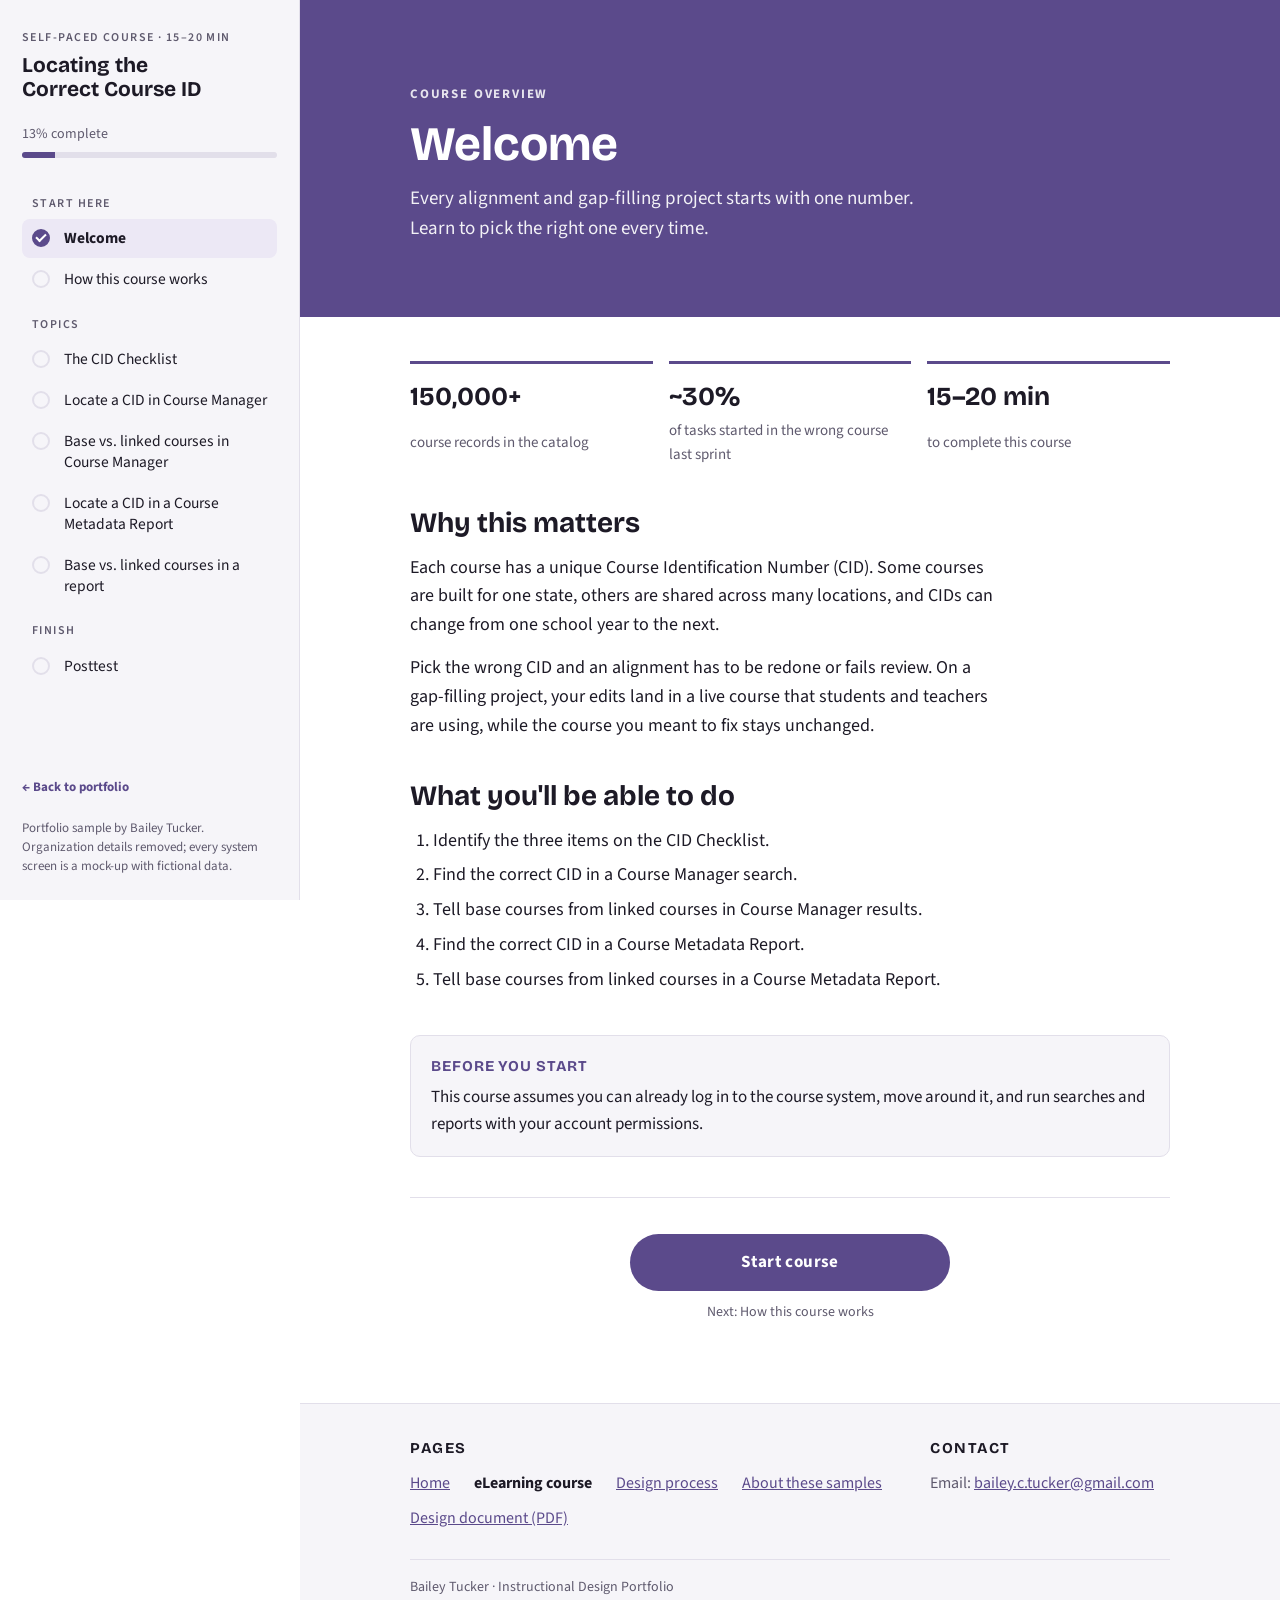
==== commit fb87fcf9: "Make site WCAG 2.2 AA compliant and add footer - Add text versions of every mock-up screen used in q" ====
--- a/course/index.html
+++ b/course/index.html
@@ -51,7 +51,7 @@
 nav ol{list-style:none;margin:0;padding:0;display:grid;gap:2px}
 nav button{width:100%;text-align:left;background:none;border:0;padding:9px 10px;border-radius:8px;display:grid;grid-template-columns:22px 1fr;gap:10px;align-items:start;font-size:15.5px;line-height:1.35;color:var(--fg)}
 nav button:hover{background:var(--accent-soft)}
-nav button[aria-current="true"]{background:var(--accent-soft);font-weight:700}
+nav button[aria-current="page"]{background:var(--accent-soft);font-weight:700}
 nav .dot{width:18px;height:18px;margin-top:1px;border-radius:50%;border:2px solid var(--line);display:grid;place-items:center}
 nav .done .dot{background:var(--accent);border-color:var(--accent)}
 nav .done .dot::after{content:"";width:8px;height:4px;border:2px solid var(--accent-ink);border-top:0;border-right:0;transform:rotate(-45deg) translate(1px,-1px)}
@@ -93,7 +93,9 @@
 .card .inner{position:relative;height:100%;min-height:220px}
 .card .front{background:var(--accent);color:var(--accent-ink)}
 .card .front .n{font-family:var(--display);font-size:44px;line-height:1;opacity:.6}
-.card .front h3{font-size:21px}
+.card .face{text-align:left}
+.card .inner{display:block}
+.card .front .ct{display:block;font-family:var(--display);font-size:21px;font-weight:700;line-height:1.15}
 .card .back{background:var(--panel);border:1px solid var(--line);transform:rotateY(180deg);font-size:16px;line-height:1.5}
 .card .hint{font-size:13px;letter-spacing:.08em;text-transform:uppercase;font-weight:700;opacity:.8}
 .card.flip .front{transform:rotateY(-180deg)}
@@ -118,7 +120,7 @@
 .proc .pips{display:flex;gap:6px}
 .proc .pips i{width:26px;height:5px;border-radius:3px;background:var(--line)}
 .proc .pips i.on{background:var(--accent)}
-.proc h3{font-size:22px}
+.proc .pt{font-family:var(--display);font-size:22px;font-weight:700;line-height:1.15}
 .proc .pb{display:grid;gap:12px;min-height:120px}
 .proc .pnav{display:flex;justify-content:space-between;gap:12px}
 
@@ -187,26 +189,69 @@
   .lhead{padding-block:40px 34px}
   body{font-size:17px}
 }
+/* site footer (matches assets/site.css): pages, then contact */
+.site-foot{border-top:1px solid var(--line);background:var(--panel);color:var(--muted);font-size:16px;padding-left:max(16px,env(safe-area-inset-left,0px));padding-right:max(16px,env(safe-area-inset-right,0px))}
+.foot-in{max-width:760px;margin:0 auto}
+.foot-grid{display:grid;grid-template-columns:minmax(0,2fr) minmax(0,1fr);gap:24px 40px;padding-block:36px 28px}
+.foot-h{font-family:var(--display);font-size:15px;letter-spacing:.1em;text-transform:uppercase;color:var(--fg);margin:0 0 10px}
+.foot-list{list-style:none;margin:0;padding:0;display:flex;flex-wrap:wrap;gap:4px 24px}
+.foot-list a,.foot-contact a{display:inline-block;padding-block:3px;min-height:24px;color:var(--accent)}
+.foot-list a[aria-current="page"]{color:var(--fg);font-weight:700;text-decoration:none}
+.foot-contact{margin:0;overflow-wrap:anywhere}
+.foot-copy{grid-column:1/-1;margin:0;border-top:1px solid var(--line);padding-top:16px;font-size:14px}
+@media (max-width:860px){.foot-grid{grid-template-columns:minmax(0,1fr)}}
+/* accessibility helpers */
+.sr{position:absolute!important;width:1px;height:1px;padding:0;margin:-1px;overflow:hidden;clip:rect(0,0,0,0);white-space:nowrap;border:0}
+.skip{position:absolute;left:12px;top:-100px;z-index:50;background:var(--accent);color:var(--accent-ink);padding:10px 16px;border-radius:8px;font-weight:700;text-decoration:none}
+.skip:focus{top:calc(12px + env(safe-area-inset-top,0px))}
+#view:focus,.lhead h1:focus,.fb:focus,.q:focus,.score h2:focus{outline:none}
+.foot a{display:inline-block;padding:4px 0;min-height:24px}
+.tv{font-size:15.5px}
+.tv summary{cursor:pointer;color:var(--accent);font-weight:700;padding:6px 0;min-height:24px}
+.tv .tw{margin-top:8px}
+.card .face p{margin:0}
+@media (max-width:860px){html{scroll-padding-top:64px}}
+/* Windows Contrast themes (forced colors): background fills are dropped, so give filled controls a visible edge.
+   No effect for anyone not using a Contrast theme. */
+@media (forced-colors: active){
+  .btn,.skip,.topbar button,.card .front{border:2px solid ButtonText}
+  .btn:disabled{border-color:GrayText;color:GrayText}
+  nav button[aria-current="page"]{outline:2px solid Highlight;outline-offset:-2px}
+  .bar{border:1px solid CanvasText}
+  .bar i,.proc .pips i.on{forced-color-adjust:none;background:Highlight}
+  .proc .pips i{border:1px solid CanvasText}
+}
 @media (prefers-reduced-motion:reduce){*{transition:none!important}}
 </style>
 
 </head>
 <body>
+<a class="skip" href="#view">Skip to lesson content</a>
 <div class="shell">
   <aside id="side" aria-label="Course outline">
     <div class="brand"><small>Self-paced course · 15–20 min</small><h2>Locating the Correct Course ID</h2></div>
-    <div class="prog"><span id="progtxt">0% complete</span><div class="bar"><i id="progbar"></i></div></div>
-    <nav><ol id="nav"></ol></nav>
+    <div class="prog"><span id="progtxt">0% complete</span><div class="bar" aria-hidden="true"><i id="progbar"></i></div></div>
+    <nav aria-label="Lessons"><ol id="nav"></ol></nav>
     <div class="foot"><a href="../" style="color:var(--accent);font-weight:700;text-decoration:none">&larr; Back to portfolio</a><br><br>Portfolio sample by Bailey Tucker. Organization details removed; every system screen is a mock-up with fictional data.</div>
   </aside>
   <main>
     <div class="topbar"><span id="tbtitle">Locating the Correct Course ID</span><button id="menubtn" aria-controls="side" aria-expanded="false">Lessons</button></div>
-    <div id="view"></div>
+    <div id="view" tabindex="-1"></div>
+    <footer class="site-foot"><div class="foot-in foot-grid">
+  <nav aria-labelledby="foot-pages"><h2 id="foot-pages" class="foot-h">Pages</h2><ul class="foot-list"><li><a href="../">Home</a></li><li><a href="../course/" aria-current="page">eLearning course</a></li><li><a href="../design-process.html">Design process</a></li><li><a href="../work-samples-note.html">About these samples</a></li><li><a href="../samples/Tucker_ID_Design_Document_Locating_Course_ID.pdf">Design document (PDF)</a></li></ul></nav>
+  <div><h2 class="foot-h">Contact</h2><p class="foot-contact">Email: <a href="mailto:bailey.c.tucker@gmail.com">bailey.c.tucker@gmail.com</a></p></div>
+  <p class="foot-copy">Bailey Tucker · Instructional Design Portfolio</p>
+</div></footer>
   </main>
 </div>
 
 <script>
+let UID=0; const uid=p=>`${p}${++UID}`;
 const IMG = n => `img/${n}.webp`;
+// Text versions of the mock-up screens (same fictional data as the images), so every exhibit can be read without seeing it.
+const EXDATA = {"cm_math6_full": {"h": ["ID", "Name", "Base Course ID", "Management Description"], "r": [["345", "Connected Math 6 A", "789", "Physical, Standard C, Non-Standard M"], ["456", "Connected Math 6 B", "901", "Physical, Standard C, Non-Standard M"], ["789", "Essential Math 6 A", "", "Physical, Standard C, Standard M"], ["901", "Essential Math 6 B", "", "Physical, Standard C, Standard M"], ["432", "Math 6 A", "", "Physical, Standard C, Standard M"], ["678", "Math 6 B", "", "Physical, Standard C, Standard M"]]}, "cm_math6_base": {"h": ["ID", "Name", "Base Course ID", "Management Description"], "r": [["345", "Connected Math 6 A", "789", "Physical, Standard C, Non-Standard M"], ["456", "Connected Math 6 B", "901", "Physical, Standard C, Non-Standard M"], ["789", "Essential Math 6 A", "", "Physical, Standard C, Standard M"], ["901", "Essential Math 6 B", "", "Physical, Standard C, Standard M"], ["432", "Math 6 A", "", "Physical, Standard C, Standard M"], ["678", "Math 6 B", "", "Physical, Standard C, Standard M"]]}, "cm_math6_linked": {"h": ["ID", "Name", "Base Course ID", "Management Description"], "r": [["345", "Connected Math 6 A", "789", "Physical, Standard C, Non-Standard M"], ["456", "Connected Math 6 B", "901", "Physical, Standard C, Non-Standard M"], ["789", "Essential Math 6 A", "", "Physical, Standard C, Standard M"], ["901", "Essential Math 6 B", "", "Physical, Standard C, Standard M"], ["432", "Math 6 A", "", "Physical, Standard C, Standard M"], ["678", "Math 6 B", "", "Physical, Standard C, Standard M"]]}, "cm_amgov": {"h": ["ID", "Name", "Base Course ID", "Management Description"], "r": [["149715", "23/24 Honors American Government B", "", "Standard C, Standard M, National"], ["149725", "23/24 Honors American Government B", "149715", "Standard C, Standard M, School 03"], ["149726", "23/24 Honors American Government B", "149715", "Standard C, Standard M, School 05"], ["140627", "23/24 American Government", "", "Standard C, Standard M, National"], ["149549", "23/24 American Government", "140627", "Standard C, Standard M, School 01"], ["149550", "23/24 American Government", "140627", "Standard C, Standard M, School 02"], ["149551", "23/24 American Government", "140627", "Standard C, Standard M, School 03"], ["149552", "23/24 American Government", "140627", "Standard C, Standard M, School 04"], ["149553", "23/24 American Government", "140627", "Standard C, Standard M, School 05"], ["149554", "23/24 American Government", "140627", "Standard C, Standard M, School 06"], ["149555", "23/24 American Government", "140627", "Standard C, Standard M, School 07"], ["149556", "23/24 American Government", "140627", "Standard C, Standard M, School 08"], ["141123", "23/24 American Government (AR)", "", "Standard C, Standard M, National, AR"], ["140998", "23/24 American Government (NV)", "", "Standard C, Standard M, NV"], ["140995", "23/24 American Government (CA)", "", "Standard C, Standard M, Multiple"], ["140507", "23/24 American Government (FL)", "", "Standard C, Standard M, National"], ["148953", "23/24 American Government (FL)", "140507", "Standard C, Standard M, Coastal"]]}, "cmr_tx": {"h": ["Course ID", "Name", "Display Name", "Base Course ID", "Management Description"], "r": [["583", "22/23 P: Texas State History 7 A", "Texas State History 7 A", "", "Standard C, Standard M, TX"], ["587", "22/23 P: Texas State History 7 A", "Texas State History 7 A", "583", "Standard C, Standard M, School 11"], ["584", "22/23 P: Texas State History 7 B", "Texas State History 7 B", "", "Standard C, Standard M, TX"], ["586", "22/23 P: Texas State History 7 B", "Texas State History 7 B", "584", "Standard C, Standard M, School 11"], ["765", "Alabama State History 4", "Alabama State History 4", "", "Standard C, Standard M, AL"], ["905", "Alabama State History 4", "Alabama State History 4", "765", "Standard C, Standard M, School 02"], ["894", "Arizona State History 3", "Arizona State History", "", "Standard C, Standard M, AZ"]]}, "cmr_geo": {"h": ["Course ID", "Name", "Display Name", "Base Course ID", "Management Description"], "r": [["149445", "Geography and Society", "Geography and Society", "126201", "Standard C, Non-Standard M, National"], ["141140", "23/24 Geography and Society (UT)", "Geography and Society", "", "Standard C, Standard M, National, UT"], ["140244", "23/24 Geography and Society (TX)", "Geography and Society", "", "Standard C, Standard M, National, TX"], ["141132", "23/24 Geography and Society (MN)", "Geography and Society", "", "Standard C, Standard M, National"], ["149146", "23/24 Geography and Society (MN)", "Geography and Society", "141132", "Standard C, Standard M, School 09"], ["140923", "23/24 Geography and Society (AR)", "Geography and Society", "", "Standard C, Standard M, National, AR"], ["149418", "23/24 Geography and Society", "Geography and Society", "", "Standard C, Standard M, National"], ["149419", "23/24 Geography and Society", "Geography and Society", "149418", "Standard C, Standard M, School 01"], ["149420", "23/24 Geography and Society", "Geography and Society", "149418", "Standard C, Standard M, School 02"], ["149421", "23/24 Geography and Society", "Geography and Society", "149418", "Standard C, Standard M, School 03"], ["149422", "23/24 Geography and Society", "Geography and Society", "149418", "Standard C, Standard M, School 04"], ["149423", "23/24 Geography and Society", "Geography and Society", "149418", "Standard C, Standard M, School 05"], ["149424", "23/24 Geography and Society", "Geography and Society", "149418", "Standard C, Standard M, School 06"], ["149425", "23/24 Geography and Society", "Geography and Society", "149418", "Standard C, Standard M, School 07"], ["149426", "23/24 Geography and Society", "Geography and Society", "149418", "Standard C, Standard M, School 08"], ["149427", "23/24 Geography and Society", "Geography and Society", "149418", "Standard C, Standard M, School 09"]]}};
+const tableHTML = (head, rows, label) => `<div class="tw" tabindex="0" role="region" aria-label="${label}"><table><caption class="sr">${label}</caption><tr>${head.map(h=>`<th scope="col">${h}</th>`).join('')}</tr>${rows.map(r=>`<tr>${r.map((c,j)=>`<td class="${/ID/.test(head[j])?'m':''}">${c||'<span class="sr">blank</span>'}</td>`).join('')}</tr>`).join('')}</table></div>`;
+const textVersion = (name, label) => EXDATA[name] ? `<details class="tv"><summary>Text version of this screen</summary>${tableHTML(EXDATA[name].h, EXDATA[name].r, label)}</details>` : '';
 const C = s => `<span class="cid">${s}</span>`;
 
 const LESSONS = [
@@ -236,7 +281,7 @@
  {id:'cm-locate', sec:'Topics', title:'Locate a CID in Course Manager', kicker:'Topic 2',
   sub:'Set the search up correctly and the right record is easy to spot.', blocks:[
   {t:'text', html:`<p>Course Manager searches the full catalog. Most mistakes come from fields that were changed when they should have been left alone. Step through the search fields below.</p>`},
-  {t:'process', steps:[
+  {t:'process', label:'Course Manager search fields, step by step', steps:[
     ['Search Text','Enter all or part of the course name or display name. It works like any search bar.'],
     ['Curriculum and Subject Area','Leave both set to <strong>Any</strong>. Narrowing them can quietly filter out the course you need if it’s tagged differently than you expect.'],
     ['School Year','Choose the year from your checklist. Select more than one year if you need to compare.'],
@@ -264,14 +309,14 @@
   {t:'acc', items:[
     ['Full report', `<p>Set <strong>Available At</strong> to <strong>Any location</strong> to pull every active course at every location for the years you choose. Use it when you’re not sure where a course is offered.</p>`],
     ['Specific-location report', `<p>Choose <strong>Specific location</strong> and select schools to pull only their courses. Use it when your project covers known schools and you want a smaller file.</p>`]]},
-  {t:'process', steps:[
+  {t:'process', label:'Course Metadata Report settings, step by step', steps:[
     ['School Year(s)','Check every school year you need.'],
     ['Output Type','Leave as <strong>Generate report in Excel</strong>. The inline option adds rich-text and cost data you don’t need for this task.'],
     ['Managed At','Leave at the organization root. The report won’t run otherwise.'],
     ['Available At','Pick <strong>Any location</strong> or a specific location, as decided above.'],
     ['Generate Report','Select <strong>Generate Report</strong> and open the spreadsheet when it’s ready.']]},
   {t:'img', src:'cmr_form_gen', alt:'Course Metadata Report settings with 2023-2024 selected and Generate Report highlighted', cap:'Course Metadata Report settings (mock-up).'},
-  {t:'text', html:`<h3>Filter the spreadsheet</h3><p>Turn on filters in the header row, then narrow by <strong>location</strong>, <strong>school year</strong>, <strong>subject</strong>, and <strong>grade</strong> until only the candidates are left. Check them against your checklist.</p>`},
+  {t:'text', html:`<h2>Filter the spreadsheet</h2><p>Turn on filters in the header row, then narrow by <strong>location</strong>, <strong>school year</strong>, <strong>subject</strong>, and <strong>grade</strong> until only the candidates are left. Check them against your checklist.</p>`},
   {t:'video', poster:'cmr_geo', title:'Watch: running and filtering a report', dur:'1:58'},
   {t:'kc', id:'k4', q:'Using the filtered report below, which CID is correct for the 23/24 Economics course for Colorado?', ex:{table:{head:['Course ID','Name','Base Course ID','Management Description'], rows:[['110998','23/24 Economics (NV)','','Standard C, Standard M, NV'],['117486','23/24 Economics (CO)','','Standard C, Standard M, CO'],['116743','23/24 Economics','','Standard C, Standard M, National'],['121311','23/24 Economics','116743','Standard C, Standard M, School 04']]}, label:'Course Metadata Report extract, filtered to Economics'}, opts:['110998','117486','116743','121311'], mono:true, a:1,
    ok:`${C('117486')} is the 23/24 Economics course tagged to Colorado.`, no:'Look for the Colorado (CO) version in the Name and Management Description columns.'},
@@ -311,7 +356,7 @@
 function renderNav(){
   const nav = document.getElementById('nav'); let html='', sec='';
   LESSONS.forEach((L,i)=>{ if(L.sec!==sec){ sec=L.sec; html+=`<li class="sec">${sec}</li>`; }
-    html+=`<li class="${done(i)?'done':''}"><button data-go="${i}" aria-current="${i===S.cur}"><span class="dot"></span><span>${L.title}</span></button></li>`; });
+    html+=`<li class="${done(i)?'done':''}"><button data-go="${i}" ${i===S.cur?'aria-current="page"':''}><span class="dot" aria-hidden="true"></span><span>${done(i)?'<span class="sr">Completed: </span>':''}${L.title}</span></button></li>`; });
   nav.innerHTML = html;
   const pct = Math.round(LESSONS.filter((_,i)=>done(i)).length / LESSONS.length * 100);
   document.getElementById('progtxt').textContent = `${pct}% complete`;
@@ -321,8 +366,8 @@
 const opt = (txt,i,mono) => `<button class="opt" role="radio" aria-checked="false" data-i="${i}"><span class="r"></span><span>${mono?C(txt):txt}</span></button>`;
 function exhibit(ex){
   if(!ex) return '';
-  if(ex.table) return `<div class="ex"><span>${ex.label}</span><div class="tw"><table><tr>${ex.table.head.map(h=>`<th>${h}</th>`).join('')}</tr>${ex.table.rows.map(r=>`<tr>${r.map((c,j)=>`<td class="${j!==1&&j!==3?'m':''}">${c}</td>`).join('')}</tr>`).join('')}</table></div></div>`;
-  return `<div class="ex"><span>${ex.label}</span><div class="shot"><img src="${IMG(ex.img)}" alt="${ex.label} (mock-up with fictional data)" loading="lazy"></div></div>`;
+  if(ex.table) return `<div class="ex"><span>${ex.label}</span>${tableHTML(ex.table.head, ex.table.rows, ex.label)}</div>`;
+  return `<div class="ex"><span>${ex.label}</span><div class="shot"><img src="${IMG(ex.img)}" alt="${ex.label} (mock-up with fictional data). A text version follows." loading="lazy"></div>${textVersion(ex.img, ex.label)}</div>`;
 }
 
 function block(b){
@@ -331,27 +376,28 @@
    case 'note': return `<div class="note"><b>${b.title}</b><div>${b.html}</div></div>`;
    case 'facts': return `<div class="facts">${b.items.map(([n,l])=>`<div class="fact"><b>${n}</b><span>${l}</span></div>`).join('')}</div>`;
    case 'map': return `<ol class="map">${b.items.map(t=>`<li>${t}</li>`).join('')}</ol>`;
-   case 'img': return `<figure><div class="shot"><img src="${IMG(b.src)}" alt="${b.alt}" loading="lazy"></div><figcaption>${b.cap}</figcaption></figure>`;
-   case 'cards': return `<div class="cards">${b.items.map(([n,h,back])=>`<button class="card" aria-pressed="false"><div class="inner"><div class="face front"><span class="n">${n}</span><h3>${h}</h3><span class="hint">Select to flip</span></div><div class="face back"><p>${back}</p><span class="hint">Select to flip back</span></div></div></button>`).join('')}</div>`;
+   case 'img': return `<figure><div class="shot"><img src="${IMG(b.src)}" alt="${b.alt}" loading="lazy"></div><figcaption>${b.cap}</figcaption>${textVersion(b.src, b.alt)}</figure>`;
+   case 'cards': return `<div class="cards">${b.items.map(([n,h,back])=>{ const id=uid('card'); return `<button class="card" aria-pressed="false" aria-labelledby="${id}-t" aria-describedby="${id}-d"><span class="inner"><span class="face front"><span class="n" aria-hidden="true">${n}</span><span class="ct" id="${id}-t">${h}</span><span class="hint" aria-hidden="true">Select to flip</span></span><span class="face back"><span class="bd" id="${id}-d">${back}</span><span class="hint" aria-hidden="true">Select to flip back</span></span></span></button>`; }).join('')}</div>`;
    case 'acc': return `<div class="acc">${b.items.map(([t,h])=>`<details><summary>${t}</summary><div class="ab">${h}</div></details>`).join('')}</div>`;
-   case 'tabs': return `<div class="tabs"><div class="tl" role="tablist">${b.items.map(([t],i)=>`<button role="tab" aria-selected="${i===0}" data-tab="${i}">${t}</button>`).join('')}</div>${b.items.map(([t,h,img,alt],i)=>`<div class="tp" role="tabpanel" ${i?'hidden':''}>${h}<div class="shot"><img src="${IMG(img)}" alt="${alt} (mock-up)" loading="lazy"></div></div>`).join('')}</div>`;
-   case 'process': return `<div class="proc" data-step="0" data-steps='${JSON.stringify(b.steps).replace(/'/g,"&#39;")}'></div>`;
+   case 'tabs': { const id=uid('tabs'); return `<div class="tabs"><div class="tl" role="tablist" aria-label="Base and linked courses">${b.items.map(([t],i)=>`<button role="tab" id="${id}-t${i}" aria-controls="${id}-p${i}" aria-selected="${i===0}" tabindex="${i===0?0:-1}" data-tab="${i}">${t}</button>`).join('')}</div>${b.items.map(([t,h,img,alt],i)=>`<div class="tp" role="tabpanel" id="${id}-p${i}" aria-labelledby="${id}-t${i}" tabindex="0" ${i?'hidden':''}>${h}<div class="shot"><img src="${IMG(img)}" alt="${alt} (mock-up)" loading="lazy"></div>${textVersion(img, alt)}</div>`).join('')}</div>`; }
+   case 'process': return `<div class="proc" role="group" aria-label="${b.label||'Step-by-step walkthrough'}" data-step="0" data-steps='${JSON.stringify(b.steps).replace(/'/g,"&#39;")}'></div>`;
    case 'video': return `<div class="video"><img src="${IMG(b.poster)}" alt="" loading="lazy"><div class="ov"><div class="vc"><i class="play" aria-hidden="true"></i><div><b>${b.title} (${b.dur})</b><span>Narrated screencast. The recording was made in a proprietary system, so it's not included in this portfolio version.</span></div></div></div></div>`;
    case 'kc': { const st = S.kc[b.id];
-     return `<div class="kc" data-kc="${b.id}"><span class="eyebrow">Knowledge check</span><p class="q">${b.q}</p>${exhibit(b.ex)}<div class="opts" role="radiogroup">${b.opts.map((o,i)=>opt(o,i,b.mono)).join('')}</div><div class="btnrow"><button class="btn" data-submit disabled>Submit</button></div><div class="fbx"></div></div>`; }
+     return `<div class="kc" data-kc="${b.id}"><span class="eyebrow">Knowledge check</span><p class="q" id="${b.id}-q">${b.q}</p>${exhibit(b.ex)}<div class="opts" role="radiogroup" aria-labelledby="${b.id}-q">${b.opts.map((o,i)=>opt(o,i,b.mono)).join('')}</div><div class="btnrow"><button class="btn" data-submit disabled>Submit</button></div><div class="fbx" aria-live="polite"></div></div>`; }
   }
   return '';
 }
 
-function renderProc(el){
+function renderProc(el, keepFocus){
   const steps = JSON.parse(el.dataset.steps), i = +el.dataset.step;
-  el.innerHTML = `<div class="ptop"><span>Step ${i+1} of ${steps.length}</span><span class="pips">${steps.map((_,j)=>`<i class="${j<=i?'on':''}"></i>`).join('')}</span></div><div class="pb"><h3>${steps[i][0]}</h3><p>${steps[i][1]}</p></div><div class="pnav"><button class="btn ghost" data-pp ${i===0?'disabled':''}>Back</button><button class="btn" data-pn ${i===steps.length-1?'disabled':''}>Next step</button></div>`;
+  el.innerHTML = `<div class="ptop"><span>Step ${i+1} of ${steps.length}</span><span class="pips" aria-hidden="true">${steps.map((_,j)=>`<i class="${j<=i?'on':''}"></i>`).join('')}</span></div><div class="pb" aria-live="polite"><span class="sr">Step ${i+1} of ${steps.length}: </span><p class="pt">${steps[i][0]}</p><p>${steps[i][1]}</p></div><div class="pnav"><button class="btn ghost" data-pp ${i===0?'disabled':''}>Back</button><button class="btn" data-pn ${i===steps.length-1?'disabled':''}>Next step</button></div>`;
+  if(keepFocus){ const want=el.querySelector(keepFocus); (want && !want.disabled ? want : el.querySelector('[data-pn]:not([disabled]),[data-pp]:not([disabled])')).focus(); }
 }
 
 function renderLesson(){
   const L = LESSONS[S.cur], v = document.getElementById('view');
   const next = LESSONS[S.cur+1];
-  let html = `<section class="${L.cover?'cover':''}"><header class="lhead"><div class="in"><small>${L.kicker}</small><h1>${L.title}</h1><p>${L.sub}</p></div></header><div class="body"><div class="col">`;
+  let html = `<section class="${L.cover?'cover':''}"><header class="lhead"><div class="in"><small>${L.kicker}</small><h1 tabindex="-1">${L.title}</h1><p>${L.sub}</p></div></header><div class="body"><div class="col">`;
   if(L.quiz) html += `<div id="quiz"></div>`;
   else html += L.blocks.map(block).join('');
   if(!L.quiz) html += `<div class="cont"><button class="btn" data-go="${S.cur+1}">${L.cover?'Start course':'Continue'}</button><small>Next: ${next.title}</small></div>`;
@@ -363,6 +409,7 @@
   if(L.quiz) renderQuiz();
   if(!L.blocks.some(b=>b.t==='kc') && !L.quiz){ S.seen[L.id]=1; }
   document.getElementById('tbtitle').textContent = L.title;
+  document.title = L.cover ? 'Locating the Correct Course ID' : `${L.title} | Locating the Correct Course ID`;
   save(); renderNav();
 }
 
@@ -371,50 +418,67 @@
   btns.forEach((x,i)=>{ x.disabled = right; x.setAttribute('aria-checked', i===choice); x.classList.toggle('right', right && i===b.a); x.classList.toggle('wrong', !right && i===choice); });
   el.querySelector('[data-submit]').disabled = true;
   el.querySelector('[data-submit]').textContent = right ? 'Answered' : 'Submit';
-  el.querySelector('.fbx').innerHTML = right ? `<div class="fb ok" role="status"><b>Correct</b><p>${b.ok}</p></div>` : `<div class="fb no" role="status"><b>Not quite. Try again.</b><p>${b.no}</p></div>`;
-  if(right && !silent){ S.kc[b.id]=1; save(); renderNav(); }
+  el.querySelector('.fbx').innerHTML = right ? `<div class="fb ok"><b>Correct</b><p>${b.ok}</p></div>` : `<div class="fb no"><b>Not quite. Try again.</b><p>${b.no}</p></div>`;
+  if(right && !silent){ S.kc[b.id]=1; save(); renderNav(); const f=el.querySelector('.fb'); f.tabIndex=-1; f.focus({preventScroll:false}); }
 }
 
 // ---------- quiz ----------
+let focusQuiz=false;
 function renderQuiz(){
   const box = document.getElementById('quiz'); const q = S.quiz;
   if(!q){ box.innerHTML = `<div class="tx"><p>You'll answer one question at a time and see feedback after each. Some questions refer to an exhibit shown with the question.</p></div><div class="btnrow"><button class="btn" data-qstart>Start posttest</button></div>`; return; }
   if(q.finished){
     const score = q.ans.filter((a,i)=>a===QUIZ[i].a).length, pct = Math.round(score/QUIZ.length*100);
     const by = Object.keys(OBJ).map(o=>{ const it = QUIZ.map((x,i)=>[x,i]).filter(([x])=>x.o==o); const c = it.filter(([x,i])=>q.ans[i]===x.a).length; return `<div><span>${o}. ${OBJ[o]}</span><b>${c} / ${it.length}</b></div>`; }).join('');
-    box.innerHTML = `<div class="score"><div class="ring" style="--p:${pct}"><b>${pct}%</b></div><h2>${pct===100?'Course complete':'Posttest complete'}</h2><p>You answered ${score} of ${QUIZ.length} correctly. ${pct===100?'You met every objective.':'Review the topics below where you missed a question, then retake the test.'}</p><div class="objres">${by}</div><div class="btnrow"><button class="btn ghost" data-qstart>Retake posttest</button></div></div>
+    box.innerHTML = `<div class="score"><div class="ring" style="--p:${pct}"><b>${pct}%</b></div><h2 tabindex="-1">${pct===100?'Course complete':'Posttest complete'}</h2><p>You answered ${score} of ${QUIZ.length} correctly. ${pct===100?'You met every objective.':'Review the topics below where you missed a question, then retake the test.'}</p><div class="objres">${by}</div><div class="btnrow"><button class="btn ghost" data-qstart>Retake posttest</button></div></div>
       <div class="note"><b>Keep this checklist</b><div>Before every search: <strong>1.</strong> Which school year? <strong>2.</strong> What content source? <strong>3.</strong> Base course or linked course?</div></div>`;
+    if(focusQuiz){ box.querySelector('h2').focus(); focusQuiz=false; }
     return;
   }
   const i = q.i, it = QUIZ[i], ans = q.ans[i];
-  box.innerHTML = `<div class="kc" data-quiz><div class="qhead"><span>Question ${i+1} of ${QUIZ.length}</span><span>Objective ${it.o}</span></div><p class="q">${it.q}</p>${it.ex?exhibit({img:it.ex,label:it.exl}):''}<div class="opts" role="radiogroup">${it.opts.map((o,j)=>opt(o,j,it.mono)).join('')}</div><div class="btnrow"><button class="btn" data-qsubmit disabled>Submit</button></div><div class="fbx"></div></div>`;
+  box.innerHTML = `<div class="kc" data-quiz><div class="qhead"><span>Question ${i+1} of ${QUIZ.length}</span><span>Objective ${it.o}</span></div><p class="q" id="quiz-q">${it.q}</p>${it.ex?exhibit({img:it.ex,label:it.exl}):''}<div class="opts" role="radiogroup" aria-labelledby="quiz-q">${it.opts.map((o,j)=>opt(o,j,it.mono)).join('')}</div><div class="btnrow"><button class="btn" data-qsubmit disabled>Submit</button></div><div class="fbx" aria-live="polite"></div></div>`;
   if(ans!==undefined) showQ(ans);
+  const qp=box.querySelector('.q'); qp.tabIndex=-1; if(focusQuiz){ qp.focus(); focusQuiz=false; }
 }
 function showQ(choice){
   const q=S.quiz, it=QUIZ[q.i], el=document.querySelector('[data-quiz]'), right = choice===it.a;
   el.querySelectorAll('.opt').forEach((x,j)=>{ x.disabled=true; x.setAttribute('aria-checked', j===choice); x.classList.toggle('right', j===it.a); x.classList.toggle('wrong', !right && j===choice); });
   const last = q.i===QUIZ.length-1;
   el.querySelector('.btnrow').innerHTML = `<button class="btn" data-qnext>${last?'See results':'Next question'}</button>`;
-  el.querySelector('.fbx').innerHTML = right ? `<div class="fb ok" role="status"><b>Correct</b></div>` : `<div class="fb no" role="status"><b>Incorrect</b><p>The correct answer is ${it.mono?C(it.opts[it.a]):it.opts[it.a]}. Review Topic ${it.o}.</p></div>`;
+  if(document.activeElement===document.body || !el.contains(document.activeElement)) el.querySelector('[data-qnext]').focus();
+  el.querySelector('.fbx').innerHTML = right ? `<div class="fb ok"><b>Correct</b></div>` : `<div class="fb no"><b>Incorrect</b><p>The correct answer is ${it.mono?C(it.opts[it.a]):it.opts[it.a]}. Review Topic ${it.o}.</p></div>`;
 }
 
 // ---------- events ----------
 document.addEventListener('click', e=>{
   const t = e.target.closest('button, summary'); if(!t) return;
-  if(t.dataset.go!==undefined){ S.cur=+t.dataset.go; document.body.classList.remove('menu'); closeMenu(); renderLesson(); window.scrollTo(0,0); try{history.replaceState(null,'','#'+LESSONS[S.cur].id);}catch(_){} return; }
+  if(t.dataset.go!==undefined){ S.cur=+t.dataset.go; document.body.classList.remove('menu'); closeMenu(); renderLesson(); window.scrollTo(0,0); document.querySelector('.lhead h1').focus({preventScroll:true}); try{history.replaceState(null,'','#'+LESSONS[S.cur].id);}catch(_){} return; }
   if(t.classList.contains('card')){ t.classList.toggle('flip'); t.setAttribute('aria-pressed', t.classList.contains('flip')); return; }
-  if(t.getAttribute('role')==='tab'){ const w=t.closest('.tabs'); w.querySelectorAll('[role=tab]').forEach((b,i)=>{b.setAttribute('aria-selected', b===t); w.querySelectorAll('[role=tabpanel]')[i].hidden = b!==t;}); return; }
-  if(t.dataset.pn!==undefined || t.dataset.pp!==undefined){ const p=t.closest('.proc'); p.dataset.step = +p.dataset.step + (t.dataset.pn!==undefined?1:-1); renderProc(p); return; }
+  if(t.getAttribute('role')==='tab'){ const w=t.closest('.tabs'); w.querySelectorAll('[role=tab]').forEach((b,i)=>{b.setAttribute('aria-selected', b===t); b.tabIndex = b===t?0:-1; w.querySelectorAll('[role=tabpanel]')[i].hidden = b!==t;}); return; }
+  if(t.dataset.pn!==undefined || t.dataset.pp!==undefined){ const p=t.closest('.proc'); const fwd=t.dataset.pn!==undefined; p.dataset.step = +p.dataset.step + (fwd?1:-1); renderProc(p, fwd?'[data-pn]':'[data-pp]'); return; }
   if(t.classList.contains('opt') && !t.disabled){ const g=t.closest('.kc'); g.querySelectorAll('.opt').forEach(x=>{x.setAttribute('aria-checked', x===t); x.classList.remove('wrong');}); const s=g.querySelector('[data-submit],[data-qsubmit]'); if(s){ s.disabled=false; s.textContent='Submit'; } return; }
   if(t.dataset.submit!==undefined){ const g=t.closest('.kc'), b=LESSONS[S.cur].blocks.find(x=>x.id===g.dataset.kc); const c=[...g.querySelectorAll('.opt')].findIndex(x=>x.getAttribute('aria-checked')==='true'); grade(g,b,c); return; }
-  if(t.dataset.qstart!==undefined){ S.quiz={i:0,ans:[],finished:false}; save(); renderQuiz(); renderNav(); return; }
+  if(t.dataset.qstart!==undefined){ S.quiz={i:0,ans:[],finished:false}; save(); focusQuiz=true; renderQuiz(); renderNav(); return; }
   if(t.dataset.qsubmit!==undefined){ const c=[...document.querySelectorAll('[data-quiz] .opt')].findIndex(x=>x.getAttribute('aria-checked')==='true'); S.quiz.ans[S.quiz.i]=c; save(); showQ(c); return; }
-  if(t.dataset.qnext!==undefined){ if(S.quiz.i===QUIZ.length-1) S.quiz.finished=true; else S.quiz.i++; save(); renderQuiz(); renderNav(); document.getElementById('quiz').scrollIntoView({block:'start'}); return; }
+  if(t.dataset.qnext!==undefined){ if(S.quiz.i===QUIZ.length-1) S.quiz.finished=true; else S.quiz.i++; save(); focusQuiz=true; renderQuiz(); renderNav(); document.getElementById('quiz').scrollIntoView({block:'start'}); return; }
+});
+document.addEventListener('keydown', e=>{
+  const k=e.key; if(!['ArrowDown','ArrowUp','ArrowLeft','ArrowRight','Home','End'].includes(k)) return;
+  const t=e.target, grp=t.closest('[role=radiogroup],[role=tablist]'); if(!grp) return;
+  const items=[...grp.querySelectorAll(t.getAttribute('role')==='tab'?'[role=tab]':'.opt')].filter(x=>!x.disabled); if(!items.length) return;
+  let i=items.indexOf(t); if(i<0) return;
+  i = k==='Home'?0 : k==='End'?items.length-1 : (k==='ArrowDown'||k==='ArrowRight') ? (i+1)%items.length : (i-1+items.length)%items.length;
+  e.preventDefault(); items[i].focus(); items[i].click();
 });
 const menubtn = document.getElementById('menubtn');
 let scrim=null;
-function closeMenu(){ document.body.classList.remove('menu'); menubtn.setAttribute('aria-expanded','false'); if(scrim){scrim.remove(); scrim=null;} }
-menubtn.addEventListener('click',()=>{ if(document.body.classList.contains('menu')) return closeMenu(); document.body.classList.add('menu'); menubtn.setAttribute('aria-expanded','true'); scrim=document.createElement('div'); scrim.className='scrim'; scrim.onclick=closeMenu; document.body.appendChild(scrim); });
+const side = document.getElementById('side'), mainEl = document.querySelector('main'), mq = matchMedia('(max-width:860px)');
+function syncDrawer(){ const open = document.body.classList.contains('menu'); side.inert = mq.matches && !open; document.getElementById('view').inert = mq.matches && open; document.querySelector('.site-foot').inert = mq.matches && open; }
+mq.addEventListener('change', ()=>{ if(!mq.matches) closeMenu(); syncDrawer(); });
+function closeMenu(returnFocus){ const was=document.body.classList.contains('menu'); document.body.classList.remove('menu'); menubtn.setAttribute('aria-expanded','false'); if(scrim){scrim.remove(); scrim=null;} syncDrawer(); if(was && returnFocus) menubtn.focus(); }
+document.addEventListener('keydown', e=>{ if(e.key==='Escape' && document.body.classList.contains('menu')) closeMenu(true); });
+menubtn.addEventListener('click',()=>{ if(document.body.classList.contains('menu')) return closeMenu(true); document.body.classList.add('menu'); menubtn.setAttribute('aria-expanded','true'); scrim=document.createElement('div'); scrim.className='scrim'; scrim.onclick=()=>closeMenu(true); document.body.appendChild(scrim); syncDrawer(); (side.querySelector('[aria-current]')||side.querySelector('nav button')).focus(); });
+syncDrawer();
 
 const h = (location.hash||'').slice(1); const hi = LESSONS.findIndex(L=>L.id===h); if(hi>=0) S.cur=hi;
 if(S.cur>=LESSONS.length) S.cur=0;
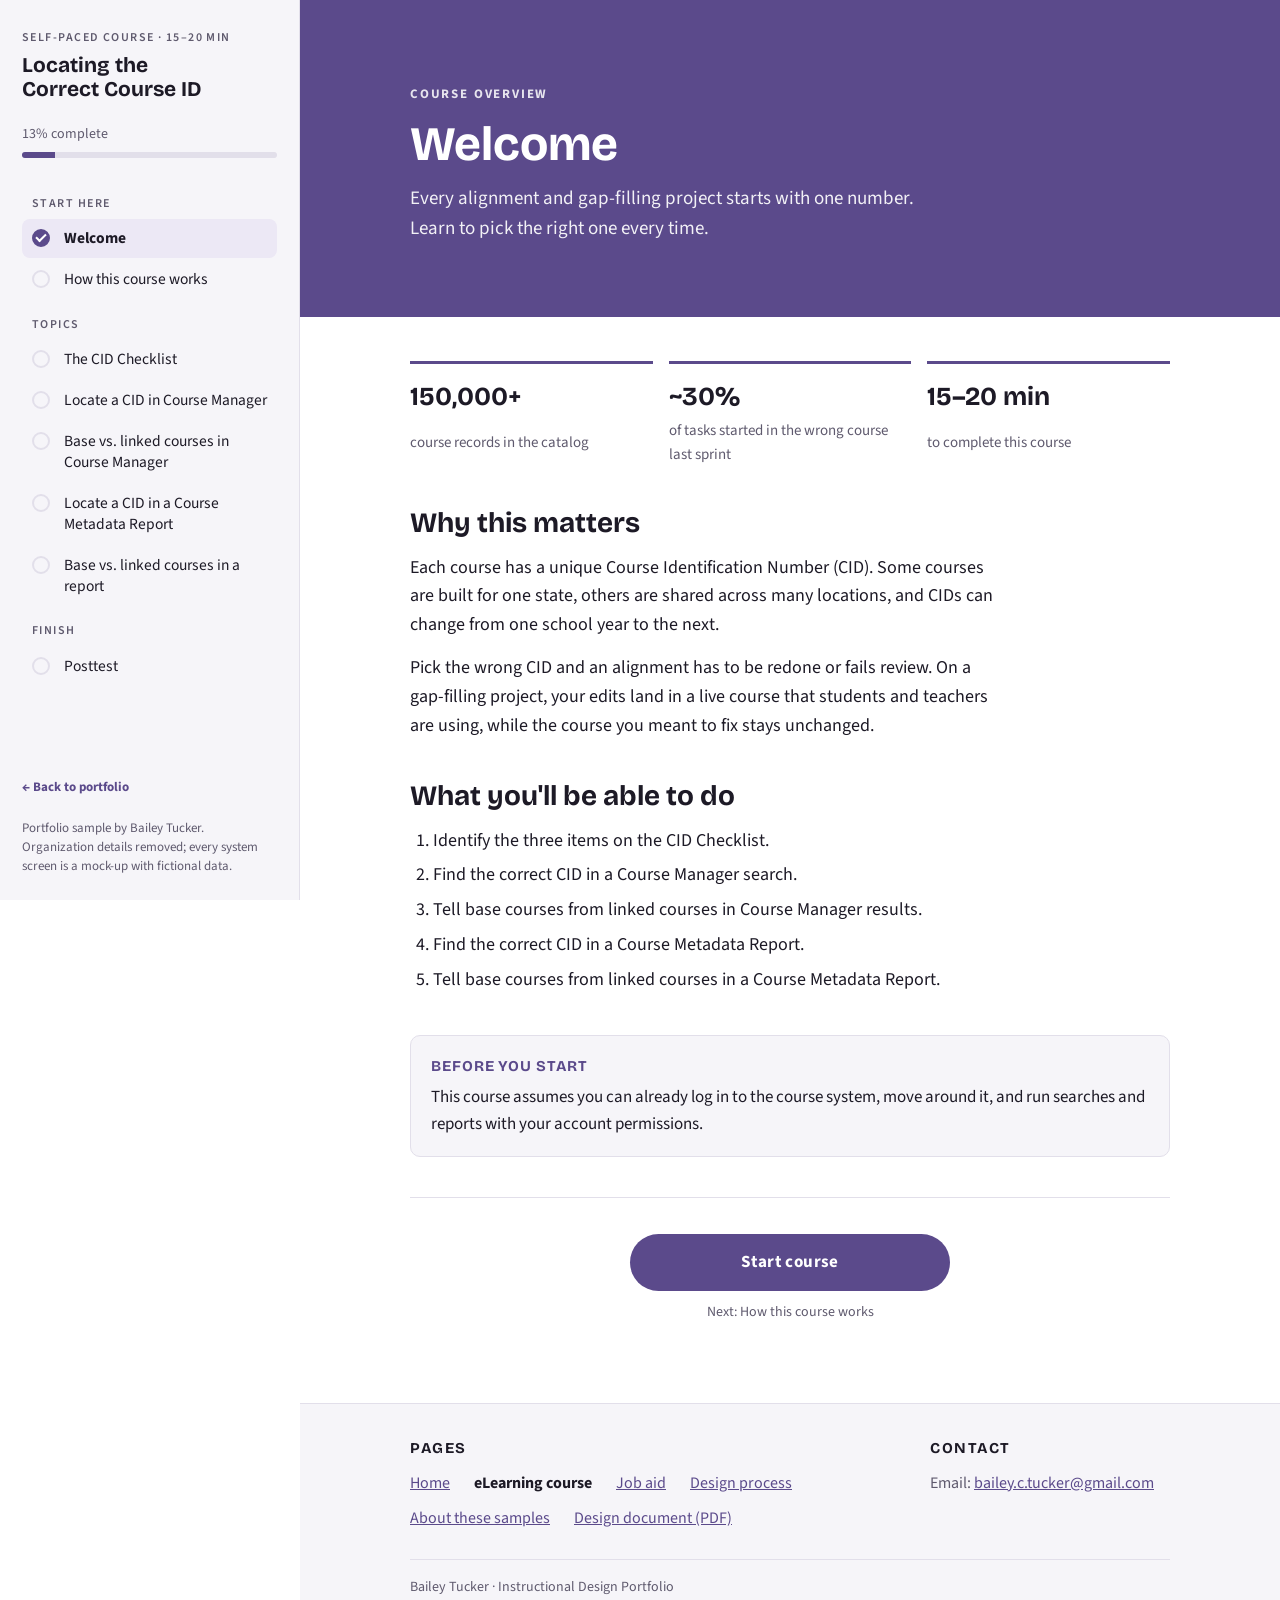
==== commit e0f570de: "Add one-page job aid for the course - New job-aid.html page and tagged one-page PDF in samples/ - Li" ====
--- a/course/index.html
+++ b/course/index.html
@@ -238,7 +238,7 @@
     <div class="topbar"><span id="tbtitle">Locating the Correct Course ID</span><button id="menubtn" aria-controls="side" aria-expanded="false">Lessons</button></div>
     <div id="view" tabindex="-1"></div>
     <footer class="site-foot"><div class="foot-in foot-grid">
-  <nav aria-labelledby="foot-pages"><h2 id="foot-pages" class="foot-h">Pages</h2><ul class="foot-list"><li><a href="../">Home</a></li><li><a href="../course/" aria-current="page">eLearning course</a></li><li><a href="../design-process.html">Design process</a></li><li><a href="../work-samples-note.html">About these samples</a></li><li><a href="../samples/Tucker_ID_Design_Document_Locating_Course_ID.pdf">Design document (PDF)</a></li></ul></nav>
+  <nav aria-labelledby="foot-pages"><h2 id="foot-pages" class="foot-h">Pages</h2><ul class="foot-list"><li><a href="../">Home</a></li><li><a href="../course/" aria-current="page">eLearning course</a></li><li><a href="../job-aid.html">Job aid</a></li><li><a href="../design-process.html">Design process</a></li><li><a href="../work-samples-note.html">About these samples</a></li><li><a href="../samples/Tucker_ID_Design_Document_Locating_Course_ID.pdf">Design document (PDF)</a></li></ul></nav>
   <div><h2 class="foot-h">Contact</h2><p class="foot-contact">Email: <a href="mailto:bailey.c.tucker@gmail.com">bailey.c.tucker@gmail.com</a></p></div>
   <p class="foot-copy">Bailey Tucker · Instructional Design Portfolio</p>
 </div></footer>
@@ -275,6 +275,7 @@
     ['1','School year','Is the work for the current school year or an upcoming one? CIDs can change between years, so a correct CID for 22/23 may be wrong for 23/24.'],
     ['2','Content','Where does the course content come from: company-built, vendor, legacy, or new curriculum? This tells you which family of courses to search.'],
     ['3','Base or linked','Does the project need the base course, a linked school copy, or a state-specific base course? Editing the wrong one changes the wrong students’ course.']]},
+  {t:'note', title:'Keep it handy', html:`The <a href="../job-aid.html">one-page job aid</a> has this checklist plus the search settings from the next topics. Print it or keep it open while you work.`},
   {t:'kc', id:'k1', q:'Which list matches the CID Checklist?', opts:['School year, content, and new course','School year, content, and retired course','School year, content, and base or linked course','Imported, content, and base or linked course'], a:2,
    ok:'The checklist covers school year, content source, and whether you need a base or linked course.', no:'Look at the three cards again. One item is about how a course relates to its copies.'},
  ]},
@@ -431,7 +432,7 @@
     const score = q.ans.filter((a,i)=>a===QUIZ[i].a).length, pct = Math.round(score/QUIZ.length*100);
     const by = Object.keys(OBJ).map(o=>{ const it = QUIZ.map((x,i)=>[x,i]).filter(([x])=>x.o==o); const c = it.filter(([x,i])=>q.ans[i]===x.a).length; return `<div><span>${o}. ${OBJ[o]}</span><b>${c} / ${it.length}</b></div>`; }).join('');
     box.innerHTML = `<div class="score"><div class="ring" style="--p:${pct}"><b>${pct}%</b></div><h2 tabindex="-1">${pct===100?'Course complete':'Posttest complete'}</h2><p>You answered ${score} of ${QUIZ.length} correctly. ${pct===100?'You met every objective.':'Review the topics below where you missed a question, then retake the test.'}</p><div class="objres">${by}</div><div class="btnrow"><button class="btn ghost" data-qstart>Retake posttest</button></div></div>
-      <div class="note"><b>Keep this checklist</b><div>Before every search: <strong>1.</strong> Which school year? <strong>2.</strong> What content source? <strong>3.</strong> Base course or linked course?</div></div>`;
+      <div class="note"><b>Keep this checklist</b><div>Before every search: <strong>1.</strong> Which school year? <strong>2.</strong> What content source? <strong>3.</strong> Base course or linked course? The <a href="../job-aid.html">one-page job aid</a> has the checklist, the right settings for both tools, and a final check to use on the job.</div></div>`;
     if(focusQuiz){ box.querySelector('h2').focus(); focusQuiz=false; }
     return;
   }
